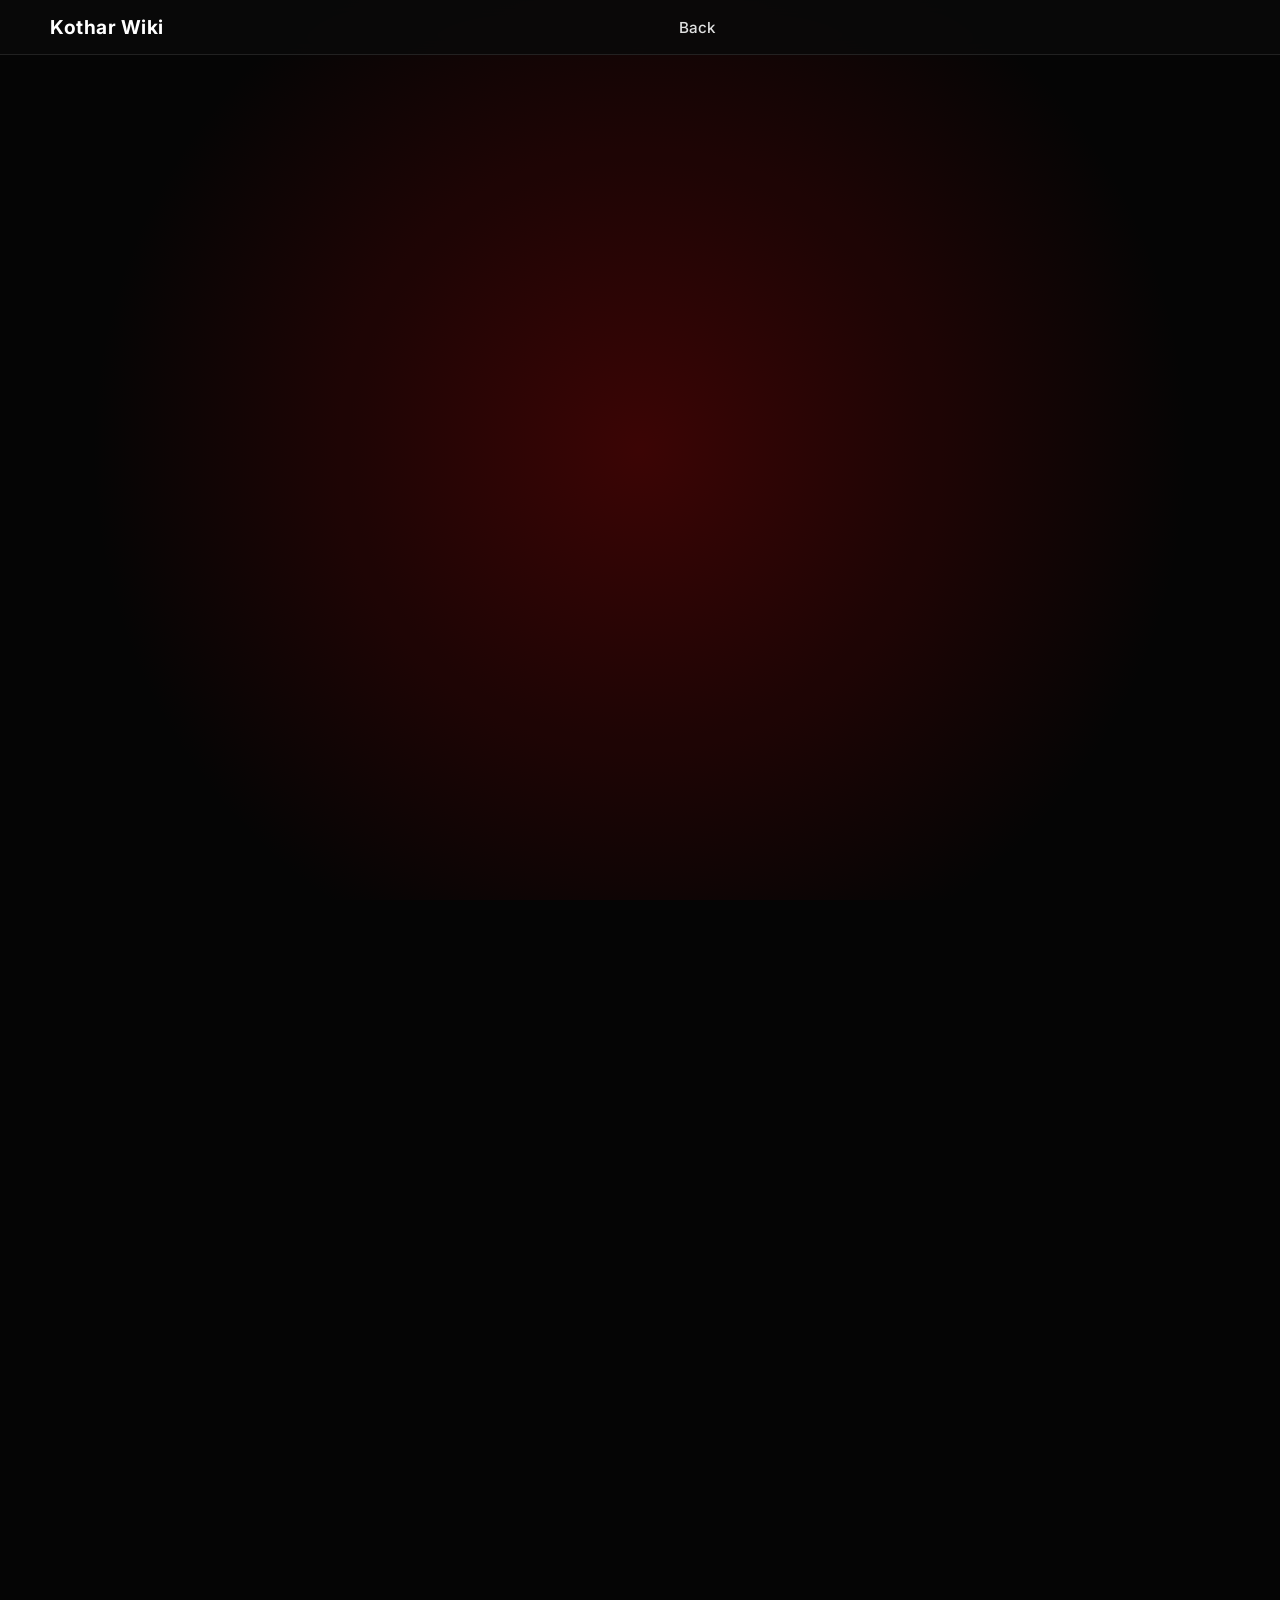
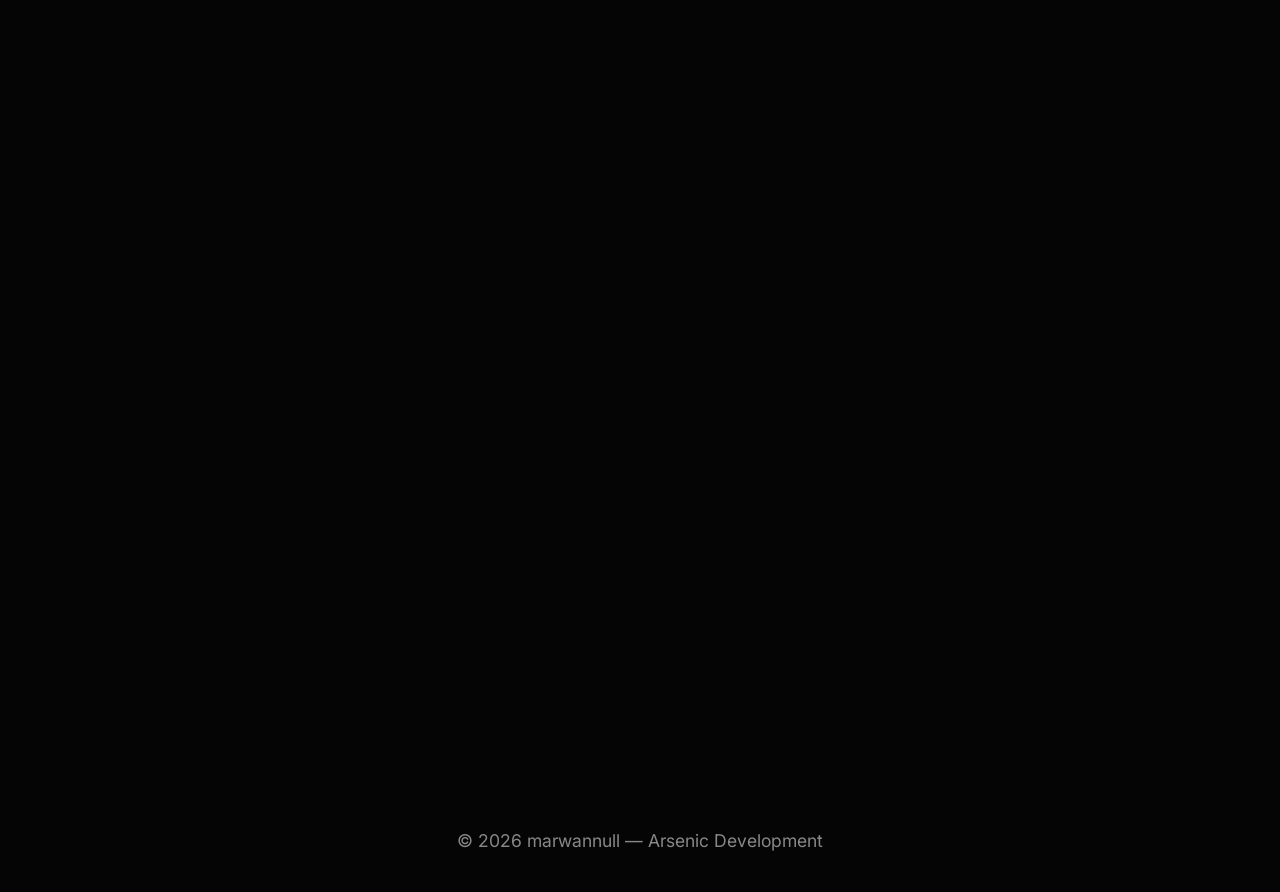
==== wiki/index.html @ 8fd4c7c6 "Add files via upload" ====
<!DOCTYPE html>
<html lang="en">
<head>
    <meta charset="UTF-8">
    <meta name="viewport" content="width=device-width, initial-scale=1.0">
    <title>Kothar Wiki</title>
    <link rel="stylesheet" href="../style.css">
</head>
<body>
    <div class="content">
        <header>
            <div class="logo">Kothar Wiki</div>
            <nav>
                <ul>
                    <li><a href="../index.html#projects">Back</a></li>
                </ul>
            </nav>
            <div class="header-controls">
                <button id="theme-toggle" aria-label="Toggle theme">
                    <i class="fas fa-adjust"></i>
                </button>
            </div>
        </header>

        <section class="section fade-in" style="padding-top: 140px;">
            <h2>Kothar Wiki</h2>
            <div class="projects-layout" style="grid-template-columns: 280px 1fr; max-width: 1200px; margin: 0 auto;">
                <aside class="projects-right" style="order: 0;">
                    <div class="docs-panel" style="position: sticky; top: 120px;">
                        <h3>Index</h3>
                        <div class="docs-group">
                            <a class="docs-link" href="#home">Home</a>
                            <a class="docs-link" href="#commands">Commands</a>
                            <a class="docs-link" href="#permissions">Permissions</a>
                            <a class="docs-link" href="#configuration">Configuration</a>
                            <a class="docs-link" href="#koth-setup">KOTH Setup</a>
                            <a class="docs-link" href="#koth-files-koths-folder">KOTH Files (koths folder)</a>
                            <a class="docs-link" href="#economy-xp--coins">Economy (XP & Coins)</a>
                            <a class="docs-link" href="#ranks">Ranks</a>
                            <a class="docs-link" href="#shop">Shop</a>
                            <a class="docs-link" href="#leaderboards">Leaderboards</a>
                            <a class="docs-link" href="#displays-bossbarscoreboardhologramwaypoints">Displays</a>
                            <a class="docs-link" href="#discord-webhook">Discord Webhook</a>
                            <a class="docs-link" href="#update-system">Update System</a>
                            <a class="docs-link" href="#placeholders">Placeholders</a>
                            <a class="docs-link" href="#troubleshooting">Troubleshooting</a>
                            <a class="docs-link" href="#developer-api">Developer API</a>
                        </div>
                    </div>
                </aside>

                <div class="projects-left" style="text-align: left;">
                    <div class="docs-panel" style="position: static;">
                        <h1 id="home">Home</h1>
                        <h1>Kothar</h1>
                        <p>Kothar is a <strong>King of the Hill (KOTH)</strong> plugin with:</p>
                        <ul>
                            <li>Multiple capture modes (including <strong>OVERLOAD</strong> multi-zone mode).</li>
                            <li>Built-in <strong>XP + Coins</strong> economy (database-backed).</li>
                            <li><strong>Ranks</strong> progression system based on XP.</li>
                            <li>Leaderboards (<code>/kothar top</code>).</li>
                            <li>BossBar / Scoreboard / Hologram displays.</li>
                            <li>Shop GUI (<code>/kothar shop</code>) driven by configuration.</li>
                            <li>Discord webhook notifications.</li>
                            <li>Update checking/downloading from GitHub releases.</li>
                        </ul>

                        <hr>

                        <h2>Requirements</h2>
                        <ul>
                            <li><strong>Server</strong>: Spigot/Paper (recommended)</li>
                            <li><strong>Dependency</strong>:
                                <ul>
                                    <li><code>Apollo-Bukkit</code> (<strong>required</strong>, hard-depend)</li>
                                </ul>
                            </li>
                        </ul>

                        <h2>Optional Integrations (softdepend)</h2>
                        <ul>
                            <li>PlaceholderAPI</li>
                            <li>Vault</li>
                            <li>ProtocolLib</li>
                            <li>packetevents</li>
                            <li>TAB</li>
                            <li>Multiple team/clan plugins (ClansX, SimpleClans, UltimateClans, BetterTeams, Factions, etc.)</li>
                        </ul>

                        <hr>

                        <h2>Quick Start</h2>
                        <ol>
                            <li>Install <code>Apollo-Bukkit</code>.</li>
                            <li>Put <code>Kothar-&lt;version&gt;.jar</code> into <code>plugins/</code>.</li>
                            <li>Start the server.</li>
                            <li>Configure:
                                <ul>
                                    <li><code>plugins/Kothar/config.yml</code></li>
                                    <li><code>plugins/Kothar/database.yml</code></li>
                                </ul>
                            </li>
                            <li>Reload:
                                <ul>
                                    <li><code>/kothar reload</code></li>
                                </ul>
                            </li>
                        </ol>

                        <hr>

                        <h2>First KOTH Setup (Classic)</h2>
                        <ol>
                            <li>Create the KOTH:
                                <ul>
                                    <li><code>/kothar create &lt;name&gt;</code></li>
                                </ul>
                            </li>
                            <li>Select and save zone:
                                <ul>
                                    <li><code>/kothar select &lt;name&gt;</code></li>
                                    <li>Use the wand to select <code>pos1</code> and <code>pos2</code></li>
                                    <li>Run <code>/kothar select &lt;name&gt;</code> again to <strong>save and exit</strong></li>
                                </ul>
                            </li>
                            <li>Start:
                                <ul>
                                    <li><code>/kothar start &lt;name&gt;</code></li>
                                </ul>
                            </li>
                        </ol>

                        <h2>OVERLOAD Setup (4 Zones)</h2>
                        <ol>
                            <li>Ensure KOTH is configured to OVERLOAD (via GUI/editor).</li>
                            <li>Enter overload edit mode:
                                <ul>
                                    <li><code>/kothar select &lt;name&gt;</code></li>
                                    <li>This will instruct you about 4 zones.</li>
                                </ul>
                            </li>
                            <li>Select region and set each color:
                                <ul>
                                    <li><code>/kothar setzone &lt;name&gt; RED</code></li>
                                    <li><code>/kothar setzone &lt;name&gt; BLUE</code></li>
                                    <li><code>/kothar setzone &lt;name&gt; GREEN</code></li>
                                    <li><code>/kothar setzone &lt;name&gt; YELLOW</code></li>
                                </ul>
                            </li>
                        </ol>

                        <hr>

                        <h1 id="commands">Commands</h1>

                        <h2>Main command</h2>
                        <ul>
                            <li><code>/kothar &lt;subcommand&gt;</code></li>
                        </ul>

                        <h2>Player Commands</h2>
                        <ul>
                            <li><strong>help</strong>
                                <ul>
                                    <li><code>/kothar help</code></li>
                                </ul>
                            </li>
                            <li><strong>list</strong>
                                <ul>
                                    <li><code>/kothar list</code></li>
                                </ul>
                            </li>
                            <li><strong>info</strong>
                                <ul>
                                    <li><code>/kothar info &lt;name&gt;</code></li>
                                </ul>
                            </li>
                            <li><strong>top</strong>
                                <ul>
                                    <li><code>/kothar top [wins|captures|coins|xp]</code></li>
                                </ul>
                            </li>
                            <li><strong>shop</strong>
                                <ul>
                                    <li><code>/kothar shop</code></li>
                                </ul>
                            </li>
                            <li><strong>rank</strong>
                                <ul>
                                    <li><code>/kothar rank</code></li>
                                </ul>
                            </li>
                            <li><strong>balance</strong>
                                <ul>
                                    <li><code>/kothar balance</code></li>
                                </ul>
                            </li>
                            <li><strong>pay</strong>
                                <ul>
                                    <li><code>/kothar pay &lt;player&gt; &lt;amount&gt;</code></li>
                                </ul>
                            </li>
                            <li><strong>playtime</strong>
                                <ul>
                                    <li><code>/kothar playtime [player]</code> (Anti-Randy)</li>
                                </ul>
                            </li>
                        </ul>

                        <h2>Admin Commands</h2>
                        <ul>
                            <li><strong>create</strong>
                                <ul>
                                    <li><code>/kothar create &lt;name&gt;</code></li>
                                </ul>
                            </li>
                            <li><strong>delete</strong>
                                <ul>
                                    <li><code>/kothar delete &lt;name&gt;</code></li>
                                </ul>
                            </li>
                            <li><strong>start</strong>
                                <ul>
                                    <li><code>/kothar start &lt;name&gt;</code></li>
                                </ul>
                            </li>
                            <li><strong>stop</strong>
                                <ul>
                                    <li><code>/kothar stop &lt;name&gt;</code></li>
                                </ul>
                            </li>
                            <li><strong>select</strong>
                                <ul>
                                    <li><code>/kothar select &lt;name&gt;</code></li>
                                </ul>
                                <p>Classic: select pos1/pos2 and re-run to save.</p>
                                <p>Overload: enters overload instructions.</p>
                            </li>
                            <li><strong>setzone</strong>
                                <ul>
                                    <li><code>/kothar setzone &lt;name&gt; &lt;RED|BLUE|GREEN|YELLOW&gt;</code></li>
                                </ul>
                            </li>
                            <li><strong>reload</strong>
                                <ul>
                                    <li><code>/kothar reload</code></li>
                                </ul>
                            </li>
                            <li><strong>update</strong>
                                <ul>
                                    <li><code>/kothar update</code></li>
                                </ul>
                            </li>
                            <li><strong>coins</strong>
                                <ul>
                                    <li><code>/kothar coins &lt;give|take|set&gt; &lt;player&gt; &lt;amount&gt;</code></li>
                                </ul>
                            </li>
                        </ul>

                        <hr>

                        <h1 id="permissions">Permissions</h1>
                        <h2>Admin</h2>
                        <ul>
                            <li><code>kothar.admin</code></li>
                        </ul>
                        <p>Grants:</p>
                        <ul>
                            <li><code>kothar.admin.create</code></li>
                            <li><code>kothar.admin.delete</code></li>
                            <li><code>kothar.admin.start</code></li>
                            <li><code>kothar.admin.stop</code></li>
                            <li><code>kothar.admin.select</code></li>
                            <li><code>kothar.admin.reload</code></li>
                            <li><code>kothar.admin.gui</code></li>
                            <li><code>kothar.admin.list</code></li>
                            <li><code>kothar.admin.setzone</code></li>
                        </ul>
                        <p>Additional admin perms:</p>
                        <ul>
                            <li><code>kothar.admin.update</code></li>
                            <li><code>kothar.admin.coins</code></li>
                        </ul>

                        <h2>Player</h2>
                        <ul>
                            <li><code>kothar.top</code></li>
                            <li><code>kothar.info</code></li>
                            <li><code>kothar.command.shop</code></li>
                            <li><code>kothar.command.rank</code></li>
                            <li><code>kothar.command.balance</code></li>
                            <li><code>kothar.command.pay</code></li>
                        </ul>

                        <h2>Anti-Randy bypass</h2>
                        <ul>
                            <li><code>kothar.bypass.antirandys</code></li>
                        </ul>

                        <hr>

                        <h1 id="configuration">Configuration</h1>
                        <p>Kothar configuration files live in:</p>
                        <ul>
                            <li><code>plugins/Kothar/config.yml</code></li>
                            <li><code>plugins/Kothar/database.yml</code></li>
                            <li><code>plugins/Kothar/ranks.yml</code></li>
                            <li><code>plugins/Kothar/shops.yml</code></li>
                            <li><code>plugins/Kothar/webhook.yml</code></li>
                            <li><code>plugins/Kothar/langs/messages_&lt;lang&gt;.yml</code></li>
                        </ul>

                        <hr>

                        <h1 id="koth-setup">KOTH Setup</h1>
                        <h2>Classic KOTH</h2>
                        <ol>
                            <li><code>/kothar create &lt;name&gt;</code></li>
                            <li><code>/kothar select &lt;name&gt;</code></li>
                            <li>Select pos1/pos2 with the wand</li>
                            <li><code>/kothar select &lt;name&gt;</code> again to save</li>
                            <li><code>/kothar start &lt;name&gt;</code></li>
                        </ol>
                        <h2>OVERLOAD KOTH</h2>
                        <p>Requires 4 zones: RED, BLUE, GREEN, YELLOW</p>
                        <ol>
                            <li>Put the KOTH into OVERLOAD mode (GUI/editor).</li>
                            <li><code>/kothar select &lt;name&gt;</code> (shows instructions)</li>
                            <li>Select a region and apply:
                                <ul>
                                    <li><code>/kothar setzone &lt;name&gt; RED</code></li>
                                    <li><code>/kothar setzone &lt;name&gt; BLUE</code></li>
                                    <li><code>/kothar setzone &lt;name&gt; GREEN</code></li>
                                    <li><code>/kothar setzone &lt;name&gt; YELLOW</code></li>
                                </ul>
                            </li>
                        </ol>

                        <hr>

                        <h1 id="koth-files-koths-folder">KOTH Files (koths folder)</h1>
                        <p>Kothar stores each arena as a YAML file inside:</p>
                        <ul>
                            <li><code>plugins/Kothar/koths/</code></li>
                        </ul>
                        <p>Each file is named:</p>
                        <ul>
                            <li><code>&lt;kothName&gt;.yml</code></li>
                        </ul>
                        <p>After editing a file, run:</p>
                        <ul>
                            <li><code>/kothar reload</code></li>
                        </ul>

                        <hr>

                        <h1 id="economy-xp--coins">Economy (XP &amp; Coins)</h1>
                        <p>Kothar includes a built-in economy:</p>
                        <ul>
                            <li><strong>XP</strong> (used for ranks)</li>
                            <li><strong>Coins</strong> (used for shop &amp; player trading)</li>
                        </ul>
                        <h2>Rewards</h2>
                        <p>Configured in <code>config.yml</code>:</p>
                        <ul>
                            <li>Kill rewards</li>
                            <li>Win rewards</li>
                            <li>Capture tick rewards</li>
                            <li>Death penalties</li>
                        </ul>
                        <h2>Player trading</h2>
                        <ul>
                            <li><code>/kothar pay &lt;player&gt; &lt;amount&gt;</code></li>
                        </ul>

                        <hr>

                        <h1 id="ranks">Ranks</h1>
                        <p>Ranks are defined in <code>ranks.yml</code>. Players progress based on XP.</p>
                        <h2>Commands</h2>
                        <ul>
                            <li><code>/kothar rank</code></li>
                        </ul>
                        <h2>Rank rewards</h2>
                        <p>Use <code>rewards</code> commands in <code>ranks.yml</code>. Use <code>{player}</code> placeholder.</p>

                        <hr>

                        <h1 id="shop">Shop</h1>
                        <p>Kothar includes a GUI shop driven by <code>shops.yml</code>.</p>
                        <h2>Command</h2>
                        <ul>
                            <li><code>/kothar shop</code></li>
                        </ul>
                        <h2>Currency</h2>
                        <p>Uses <code>coin-name</code> from <code>config.yml</code>.</p>
                        <h2>Notes</h2>
                        <ul>
                            <li>Shop items execute console commands from <code>shops.yml</code>.</li>
                            <li>Make sure your commands are valid for your server version and plugins.</li>
                        </ul>

                        <hr>

                        <h1 id="leaderboards">Leaderboards</h1>
                        <h2>Command</h2>
                        <ul>
                            <li><code>/kothar top [wins|captures|coins|xp]</code></li>
                        </ul>

                        <hr>

                        <h1 id="displays-bossbarscoreboardhologramwaypoints">Displays (BossBar/Scoreboard/Hologram/Waypoints)</h1>
                        <h2>BossBar</h2>
                        <p>Configured in <code>config.yml</code> under <code>display.bossbar</code>.</p>
                        <p>Supports placeholders:</p>
                        <ul>
                            <li><code>{koth}</code>, <code>{capturer}</code>, <code>{time}</code>, <code>{location}</code>, <code>{progress}</code></li>
                        </ul>
                        <h2>Scoreboard</h2>
                        <p>Configured in <code>config.yml</code> under <code>display.scoreboard</code>.</p>
                        <p>Two line sets:</p>
                        <ul>
                            <li><code>lines-active</code></li>
                            <li><code>lines-overload</code></li>
                        </ul>
                        <h2>Hologram</h2>
                        <p>Configured in <code>config.yml</code> under <code>display.hologram</code>.</p>
                        <h2>Waypoints</h2>
                        <p>Configured in <code>config.yml</code> under <code>display.waypoints</code>.</p>

                        <hr>

                        <h1 id="discord-webhook">Discord Webhook</h1>
                        <p>Configure <code>webhook.yml</code>.</p>
                        <h2>Features</h2>
                        <ul>
                            <li>Event embeds</li>
                            <li>Optional leaderboard posting</li>
                            <li>Rate limiting</li>
                        </ul>
                        <p>Common placeholders:</p>
                        <ul>
                            <li><code>{koth}</code></li>
                            <li><code>{location}</code></li>
                            <li><code>{time}</code></li>
                            <li><code>{winner}</code></li>
                            <li><code>{points}</code></li>
                            <li><code>{mode}</code></li>
                            <li><code>{duration}</code></li>
                            <li><code>{progress}</code></li>
                        </ul>

                        <hr>

                        <h1 id="update-system">Update System</h1>
                        <h2>Command</h2>
                        <ul>
                            <li><code>/kothar update</code></li>
                        </ul>
                        <p>Downloads the latest <code>.jar</code> from GitHub Releases.</p>
                        <h2>GitHub API Authentication (optional)</h2>
                        <p>If your repository is private or you hit API limitations, set an env var:</p>
                        <ul>
                            <li><code>GITHUB_TOKEN</code></li>
                        </ul>
                        <p>Then restart the server and retry <code>/kothar update</code>.</p>

                        <hr>

                        <h1 id="placeholders">Placeholders</h1>
                        <p>Common placeholders:</p>
                        <ul>
                            <li><code>{player}</code></li>
                            <li><code>{koth}</code></li>
                            <li><code>{time}</code></li>
                            <li><code>{location}</code> -&gt; formatted <code>X, Z</code></li>
                            <li><code>{capturer}</code></li>
                            <li><code>{winner}</code></li>
                            <li><code>{progress}</code></li>
                            <li><code>{points}</code></li>
                            <li><code>{team}</code></li>
                        </ul>

                        <hr>

                        <h1 id="troubleshooting">Troubleshooting</h1>
                        <h2>“This command can only be executed by a player”</h2>
                        <p>You ran a player-only command from console. Use in-game.</p>
                        <h2>“Not enough players online…”</h2>
                        <p>Your KOTH has <code>min-players</code> &gt; online players.</p>
                        <h2>“KOTH is not properly configured”</h2>
                        <p>You must configure the zone/spawn/settings via GUI or selection.</p>
                        <h2>Shop purchases do nothing</h2>
                        <ul>
                            <li>Check console for command errors from <code>shops.yml</code>.</li>
                            <li>Validate material names and command syntax.</li>
                        </ul>
                        <h2>Update command returns 404 / fails</h2>
                        <ul>
                            <li>Verify repo settings and that a release exists.</li>
                            <li>If private repo: set <code>GITHUB_TOKEN</code>.</li>
                        </ul>
                        <h2>Coins command fails for offline players</h2>
                        <p>If you run an offline-mode server, UUID resolution may differ from Mojang UUIDs.</p>

                        <hr>

                        <h1 id="developer-api">Developer API</h1>
                        <p>Kothar exposes an API and events.</p>
                        <h2>Events</h2>
                        <ul>
                            <li><code>KotharStartEvent</code></li>
                            <li><code>KotharEndEvent</code></li>
                            <li><code>KotharStopEvent</code></li>
                            <li><code>KotharCaptureEvent</code></li>
                            <li><code>KotharWinEvent</code></li>
                        </ul>
                        <h2>Main access</h2>
                        <ul>
                            <li><code>Kothar.getAPI()</code> (if available)</li>
                            <li><code>Kothar.getInstance()</code></li>
                        </ul>
                        <h2>Listening to Events</h2>
                        <p>Subscribe using Bukkit listeners to react when KOTH starts/ends/wins.</p>
                    </div>
                </div>
            </div>
        </section>

        <footer>
            <p>© 2026 marwannull — Arsenic Development</p>
        </footer>
    </div>

    <script src="../script.js"></script>
</body>
</html>
---- style.css ----
@import url('https://fonts.googleapis.com/css2?family=Inter:wght@400;500;600;700&display=swap');

* {
    margin: 0;
    padding: 0;
    box-sizing: border-box;
    -webkit-font-smoothing: antialiased;
    -moz-osx-font-smoothing: grayscale;
}

:root {
    --bg-color: #050505;
    --text-color: #e0e0e0;
    --heading-color: #ffffff;
    --accent-color: #ff3333;
    --card-bg: rgba(20, 20, 25, 0.4);
    --card-border: rgba(255, 255, 255, 0.08);
    --nav-bg: rgba(10, 10, 10, 0.85);
    --separator-color: rgba(255, 255, 255, 0.1);
}

.light-mode {
    --bg-color: #f5f5f5;
    --text-color: #333333;
    --heading-color: #000000;
    --accent-color: #d32f2f;
    --card-bg: rgba(255, 255, 255, 0.8);
    --card-border: rgba(0, 0, 0, 0.1);
    --nav-bg: rgba(255, 255, 255, 0.9);
    --separator-color: rgba(0, 0, 0, 0.1);
}

html {
    scroll-behavior: smooth;
}

body {
    font-family: 'Inter', sans-serif;
    background-color: var(--bg-color);
    color: var(--text-color);
    overflow-x: hidden;
    position: relative;
    min-height: 100vh;
    transition: background-color 0.3s, color 0.3s;
}

body::before {
    content: "";
    position: fixed;
    top: 50%;
    left: 50%;
    transform: translate(-50%, -50%);
    width: 100vw;
    height: 100vh;
    background: radial-gradient(circle, rgba(139, 0, 0, 0.4) 0%, rgba(0, 0, 0, 0) 70%);
    z-index: -1;
    pointer-events: none;
    animation: heartbeat 3s infinite ease-in-out;
    mix-blend-mode: screen; 
}

.light-mode body::before {
    background: radial-gradient(circle, rgba(255, 0, 0, 0.15) 0%, rgba(255, 255, 255, 0) 70%);
    mix-blend-mode: multiply;
}

@keyframes heartbeat {
    0% { opacity: 0.5; transform: translate(-50%, -50%) scale(0.95); }
    50% { opacity: 0.7; transform: translate(-50%, -50%) scale(1.05); }
    100% { opacity: 0.5; transform: translate(-50%, -50%) scale(0.95); }
}

header {
    padding: 15px 50px;
    display: flex;
    justify-content: space-between;
    align-items: center;
    background: var(--nav-bg);
    backdrop-filter: blur(10px);
    -webkit-backdrop-filter: blur(10px);
    position: fixed;
    width: 100%;
    top: 0;
    z-index: 1000;
    border-bottom: 1px solid var(--separator-color);
}

.logo {
    font-size: 1.2rem;
    font-weight: 700;
    color: var(--heading-color);
    letter-spacing: 0.5px;
}

nav ul {
    list-style: none;
    display: flex;
    gap: 25px;
}

nav a {
    text-decoration: none;
    color: var(--text-color);
    font-weight: 500;
    font-size: 0.95rem;
    transition: color 0.3s;
    display: flex;
    align-items: center;
    gap: 8px;
}

nav a i {
    font-size: 1rem;
    color: var(--text-color);
}

nav a:hover, nav a:hover i {
    color: var(--accent-color);
}

.header-controls {
    display: flex;
    align-items: center;
    gap: 20px;
}

.language-switch {
    font-size: 0.9rem;
    font-weight: 600;
    cursor: pointer;
    display: flex;
    align-items: center;
    gap: 5px;
}

.lang-option {
    color: #888;
    transition: color 0.3s;
}

.lang-option.active {
    color: var(--heading-color);
}

.lang-option:hover {
    color: var(--heading-color);
}

.separator {
    color: #888;
}

#theme-toggle {
    background: none;
    border: none;
    color: var(--text-color);
    cursor: pointer;
    font-size: 1.1rem;
    transition: color 0.3s;
}

#theme-toggle:hover {
    color: var(--accent-color);
}

.hero {
    min-height: 100vh;
    display: flex;
    flex-direction: column;
    justify-content: center;
    align-items: center;
    text-align: center;
    padding: 0 20px;
    position: relative;
}

.avatar {
    width: 120px;
    height: 120px;
    border-radius: 50%;
    border: 3px solid var(--accent-color);
    margin-bottom: 25px;
    object-fit: cover;
    box-shadow: 0 0 20px rgba(255, 51, 51, 0.3);
}

h1 {
    font-size: 3.5rem;
    font-weight: 700;
    margin-bottom: 15px;
    color: var(--heading-color);
    letter-spacing: -1px;
}

.highlight {
    color: var(--accent-color);
}

p {
    font-size: 1.1rem;
    color: var(--text-color);
    max-width: 600px;
    line-height: 1.6;
    margin-bottom: 30px;
}

.btn {
    display: inline-block;
    padding: 12px 30px;
    background: transparent;
    border: 2px solid var(--accent-color);
    color: var(--heading-color);
    text-decoration: none;
    font-weight: 600;
    border-radius: 8px;
    transition: all 0.3s ease;
}

.btn:hover {
    background: var(--accent-color);
    color: #fff;
    box-shadow: 0 0 15px rgba(255, 51, 51, 0.4);
}

.scroll-indicator {
    position: absolute;
    bottom: 40px;
    left: 50%;
    transform: translateX(-50%);
    display: flex;
    flex-direction: column;
    align-items: center;
    opacity: 0.7;
}

.mouse {
    width: 26px;
    height: 40px;
    border: 2px solid var(--text-color);
    border-radius: 20px;
    position: relative;
    margin-bottom: 10px;
}

.wheel {
    width: 4px;
    height: 8px;
    background-color: var(--text-color);
    border-radius: 2px;
    position: absolute;
    top: 6px;
    left: 50%;
    transform: translateX(-50%);
    animation: scroll 1.5s infinite;
}

@keyframes scroll {
    0% { top: 6px; opacity: 1; }
    100% { top: 20px; opacity: 0; }
}

.arrow span {
    display: block;
    width: 10px;
    height: 10px;
    border-bottom: 2px solid var(--text-color);
    border-right: 2px solid var(--text-color);
    transform: rotate(45deg);
    margin: -5px;
    animation: arrow 2s infinite;
}

.arrow span:nth-child(2) { animation-delay: -0.2s; }
.arrow span:nth-child(3) { animation-delay: -0.4s; }

@keyframes arrow {
    0% { opacity: 0; transform: rotate(45deg) translate(-5px, -5px); }
    50% { opacity: 1; }
    100% { opacity: 0; transform: rotate(45deg) translate(5px, 5px); }
}

.section {
    padding: 100px 50px;
    position: relative;
    max-width: 1200px;
    margin: 0 auto;
    display: flex;
    flex-direction: column;
    align-items: center;
    text-align: center;
}

.section::after {
    content: "";
    position: absolute;
    bottom: 0;
    left: 10%;
    right: 10%;
    height: 1px;
    background: var(--separator-color);
}

h2 {
    font-size: 2.5rem;
    font-weight: 700;
    margin-bottom: 50px;
    color: var(--heading-color);
    text-align: center;
}

.projects-layout {
    width: 100%;
    display: grid;
    grid-template-columns: 1fr 320px;
    gap: 30px;
    align-items: start;
}

.projects-left {
    width: 100%;
}

.projects-right {
    width: 100%;
}

.docs-panel {
    background: var(--card-bg);
    border: 1px solid var(--card-border);
    border-radius: 16px;
    padding: 20px;
    text-align: left;
    position: sticky;
    top: 100px;
}

.docs-panel h3 {
    margin-bottom: 10px;
    color: var(--heading-color);
    font-size: 1.2rem;
}

.docs-panel p {
    color: var(--text-color);
    margin-bottom: 15px;
}

.docs-group {
    display: flex;
    flex-direction: column;
    gap: 10px;
}

.docs-title {
    font-weight: 700;
    color: var(--heading-color);
    margin-top: 5px;
}

.docs-link {
    padding: 10px 12px;
    border-radius: 10px;
    text-decoration: none;
    color: var(--heading-color);
    background: rgba(255, 255, 255, 0.05);
    border: 1px solid rgba(255, 255, 255, 0.08);
    transition: all 0.2s ease;
}

.light-mode .docs-link {
    background: rgba(0, 0, 0, 0.05);
    border-color: rgba(0, 0, 0, 0.08);
}

.docs-link:hover {
    background: var(--accent-color);
    border-color: var(--accent-color);
    color: #fff;
}

.grid {
    display: flex;
    flex-wrap: wrap;
    justify-content: center;
    gap: 30px;
    width: 100%;
}

@media (max-width: 900px) {
    .projects-layout {
        grid-template-columns: 1fr;
    }

    .docs-panel {
        position: static;
        top: auto;
    }
}

.card {
    background: var(--card-bg);
    border: 1px solid var(--card-border);
    border-radius: 16px;
    padding: 20px;
    transition: transform 0.3s ease, border-color 0.3s ease, box-shadow 0.3s ease;
    display: flex;
    flex-direction: column;
    text-align: left;
    max-width: 400px;
    width: 100%;
}

.card:hover {
    transform: translateY(-5px);
    border-color: rgba(255, 255, 255, 0.2);
    box-shadow: 0 10px 30px rgba(0, 0, 0, 0.2);
}

.light-mode .card:hover {
    border-color: rgba(0, 0, 0, 0.2);
}

.card-icon {
    width: 50px;
    height: 50px;
    background: rgba(255, 255, 255, 0.05);
    border-radius: 12px;
    display: flex;
    align-items: center;
    justify-content: center;
    margin-bottom: 20px;
    color: var(--heading-color);
}

.light-mode .card-icon {
    background: rgba(0, 0, 0, 0.05);
}

.card h3 {
    font-size: 1.5rem;
    font-weight: 700;
    margin-bottom: 10px;
    color: var(--heading-color);
}

.card-footer-group {
    margin-top: auto;
    display: flex;
    justify-content: space-between;
    align-items: center;
    padding-top: 20px;
}

.card-actions {
    display: flex;
    gap: 10px;
    align-items: center;
}

.card-actions .btn-small {
    white-space: nowrap;
}

.card-meta {
    font-size: 0.85rem;
    color: #888;
}

.btn-small {
    padding: 8px 16px;
    background: transparent;
    border: 1px solid var(--card-border);
    color: var(--heading-color);
    text-decoration: none;
    font-size: 0.85rem;
    font-weight: 600;
    border-radius: 6px;
    transition: all 0.3s ease;
}

.btn-small:hover {
    background: var(--accent-color);
    border-color: var(--accent-color);
    color: #fff;
}

footer {
    padding: 20px;
    background: transparent;
    border-top: none;
    color: #666;
    text-align: center;
    font-size: 0.8rem;
    opacity: 0.6;
    width: 100%;
    display: flex;
    justify-content: center;
}

.modal {
    display: none;
    position: fixed;
    top: 0;
    left: 0;
    width: 100%;
    height: 100%;
    background: rgba(0, 0, 0, 0.8);
    backdrop-filter: blur(5px);
    z-index: 2000;
    align-items: center;
    justify-content: center;
    opacity: 0;
    transition: opacity 0.3s ease;
}

.modal.show {
    opacity: 1;
}

.modal-content {
    background: #151515;
    border: 1px solid #333;
    border-radius: 12px;
    padding: 30px;
    width: 90%;
    max-width: 400px;
    position: relative;
    text-align: center;
    transform: translateY(20px);
    transition: transform 0.3s ease;
}

.light-mode .modal-content {
    background: #fff;
    border-color: #eee;
}

.modal.show .modal-content {
    transform: translateY(0);
}

.close-modal {
    position: absolute;
    top: 15px;
    right: 15px;
    font-size: 1.5rem;
    cursor: pointer;
    color: #888;
    transition: color 0.2s;
}

.close-modal:hover {
    color: var(--accent-color);
}

.modal h3 {
    margin-bottom: 10px;
    color: var(--heading-color);
}

.modal p {
    margin-bottom: 25px;
    color: var(--text-color);
}

.modal-buttons {
    display: flex;
    flex-direction: column;
    gap: 15px;
}

.platform-btn {
    display: flex;
    align-items: center;
    justify-content: center;
    gap: 10px;
    padding: 12px;
    background: rgba(255, 255, 255, 0.05);
    border: 1px solid rgba(255, 255, 255, 0.1);
    color: var(--heading-color);
    text-decoration: none;
    border-radius: 8px;
    font-weight: 600;
    transition: all 0.2s;
    width: 100%;
}

.platform-icon {
    width: 24px;
    height: 24px;
    min-width: 24px;
    min-height: 24px;
    object-fit: contain;
    margin-top: -2px;
}

.light-mode .platform-btn {
    background: rgba(0, 0, 0, 0.05);
    border-color: rgba(0, 0, 0, 0.1);
}

.platform-btn:hover {
    background: var(--accent-color);
    border-color: var(--accent-color);
    color: #fff;
    transform: translateY(-2px);
}

.fade-in {
    opacity: 0;
    transform: translateY(20px);
    transition: opacity 0.6s ease-out, transform 0.6s ease-out;
}

.fade-in.visible {
    opacity: 1;
    transform: translateY(0);
}

.scroll-animate {
    opacity: 0;
    transform: translateY(30px);
    transition: opacity 0.6s ease-out, transform 0.6s ease-out;
}

.scroll-animate.visible {
    opacity: 1;
    transform: translateY(0);
}

@media (max-width: 768px) {
    h1 { font-size: 2.5rem; }
    header { padding: 15px 20px; flex-direction: column; gap: 15px; }
    nav ul { gap: 15px; font-size: 0.9rem; flex-wrap: wrap; justify-content: center; }
    .section { padding: 60px 20px; }
}
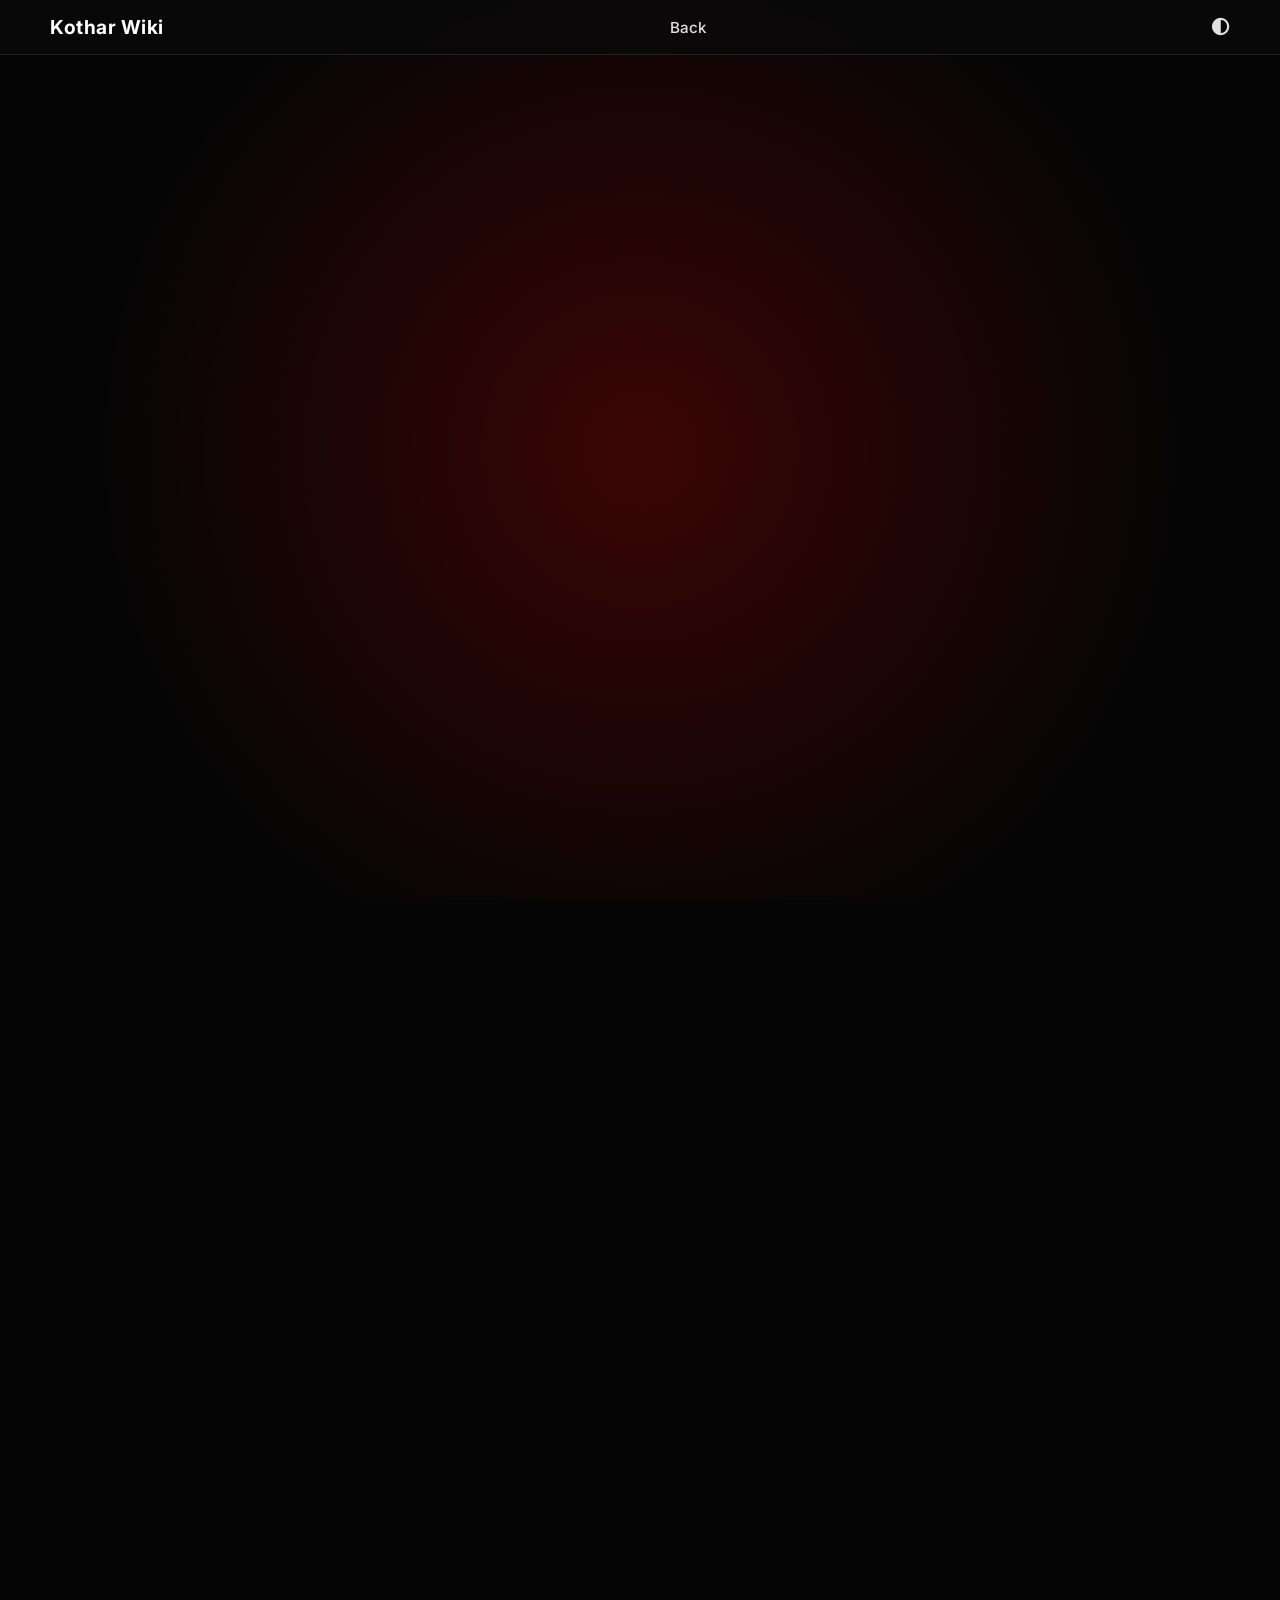
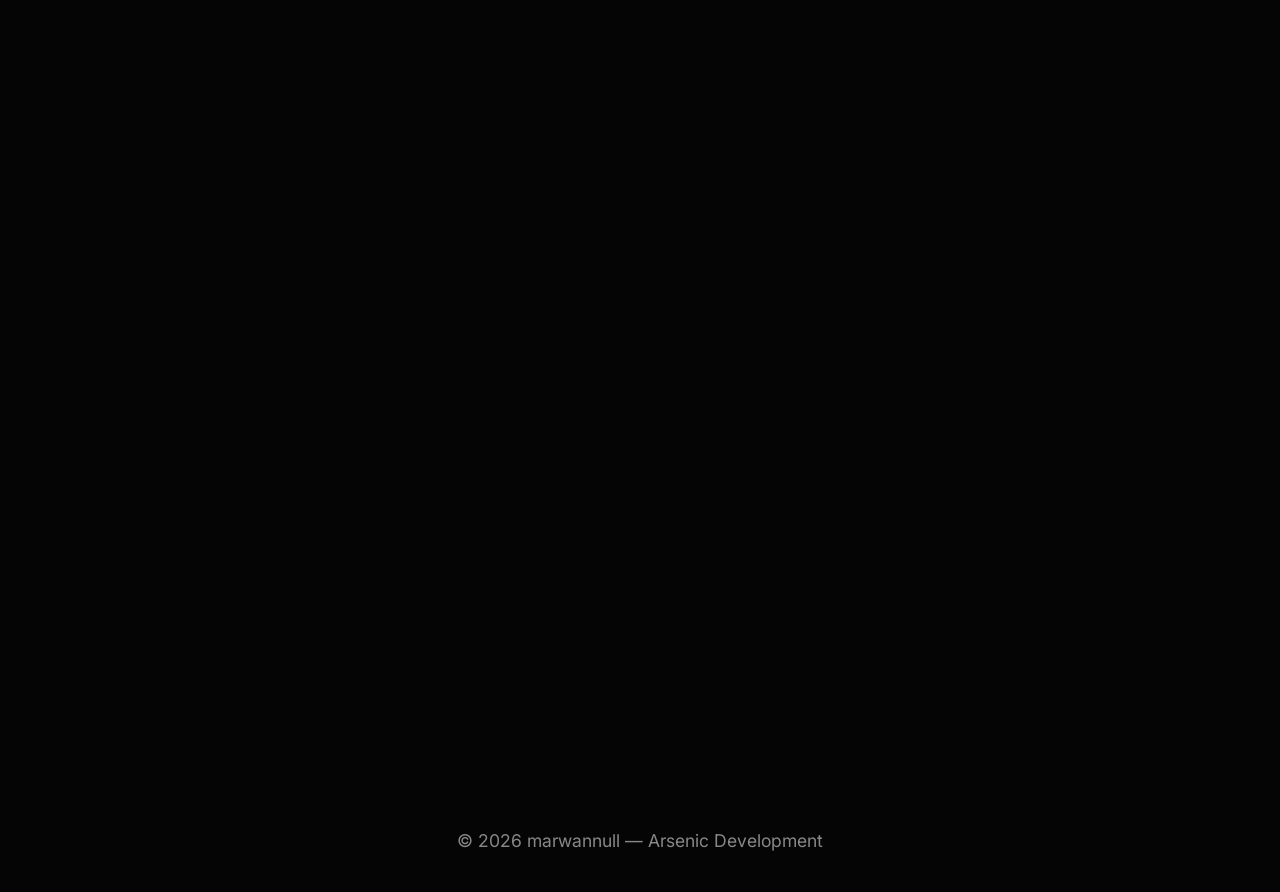
==== commit 89566ea5: "Update index.html" ====
--- a/wiki/index.html
+++ b/wiki/index.html
@@ -5,6 +5,7 @@
     <meta name="viewport" content="width=device-width, initial-scale=1.0">
     <title>Kothar Wiki</title>
     <link rel="stylesheet" href="../style.css">
+    <link rel="stylesheet" href="https://cdnjs.cloudflare.com/ajax/libs/font-awesome/6.4.0/css/all.min.css">
 </head>
 <body>
     <div class="content">
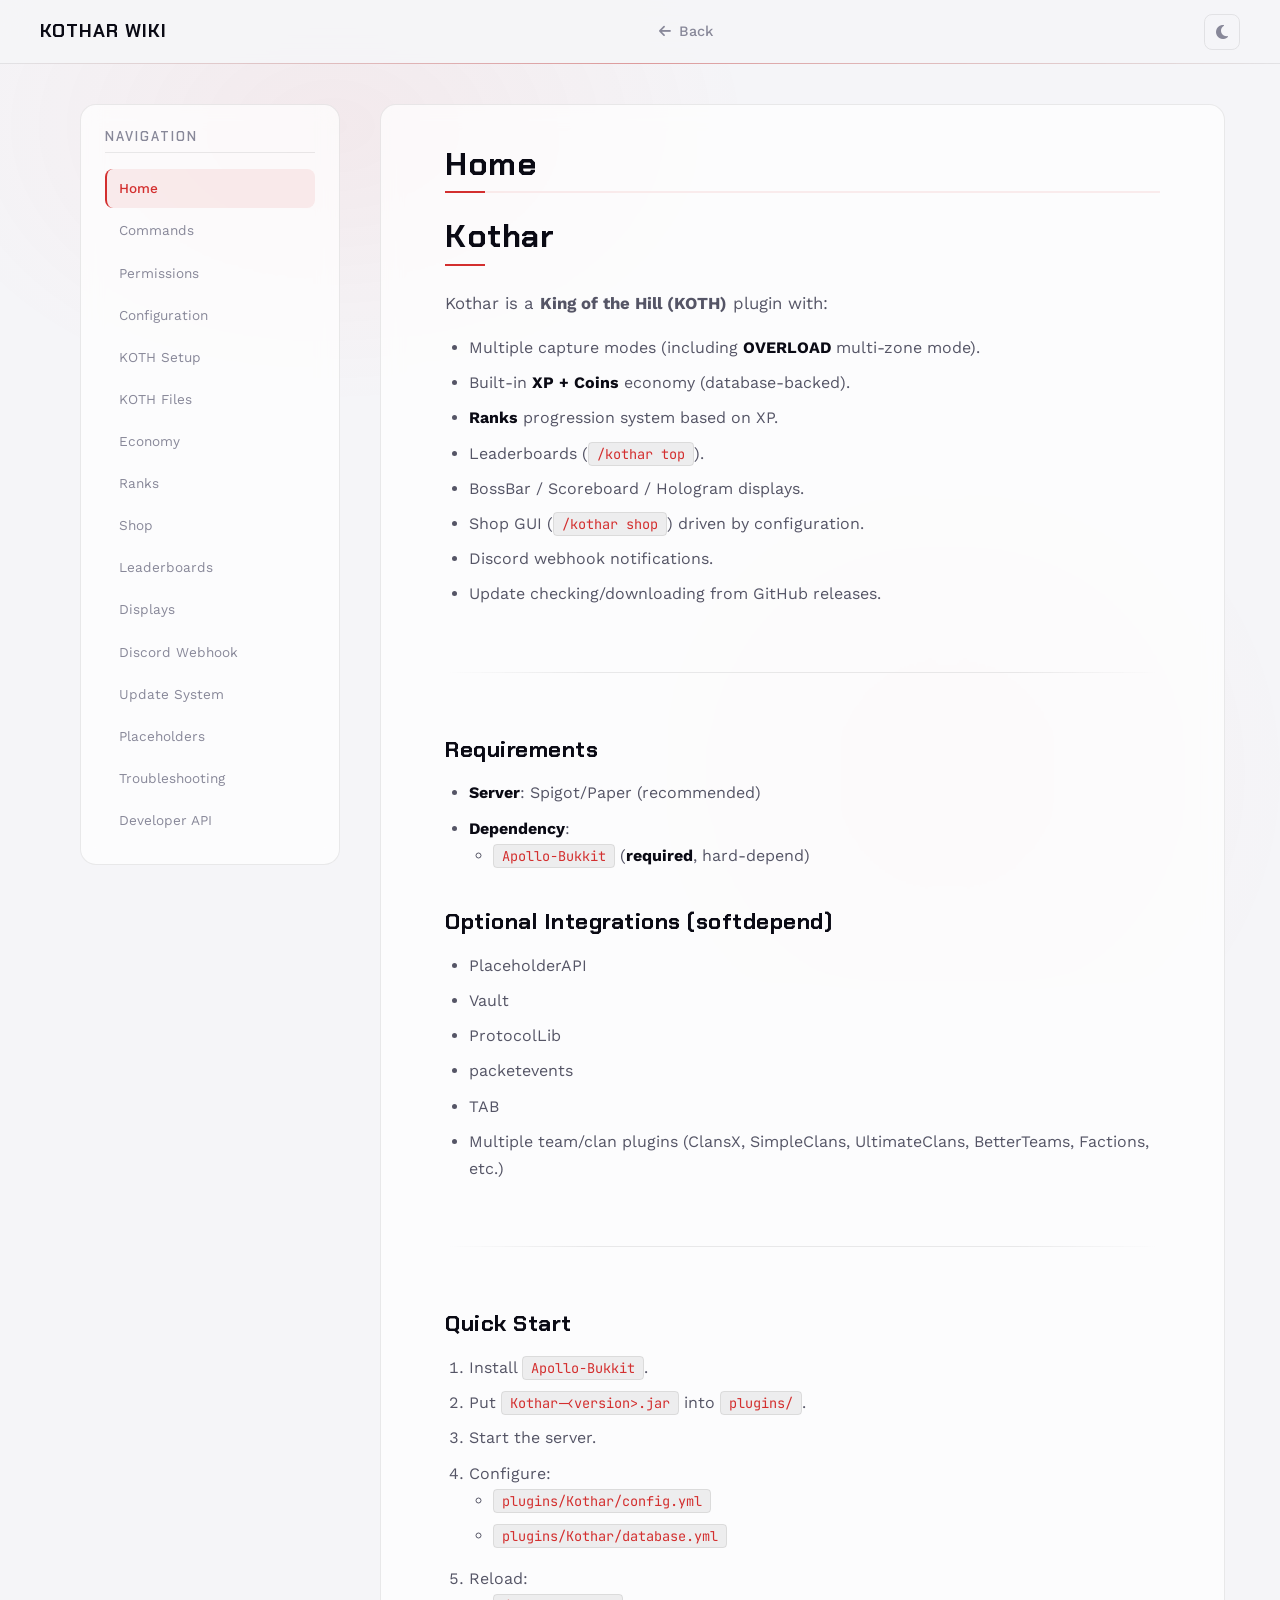
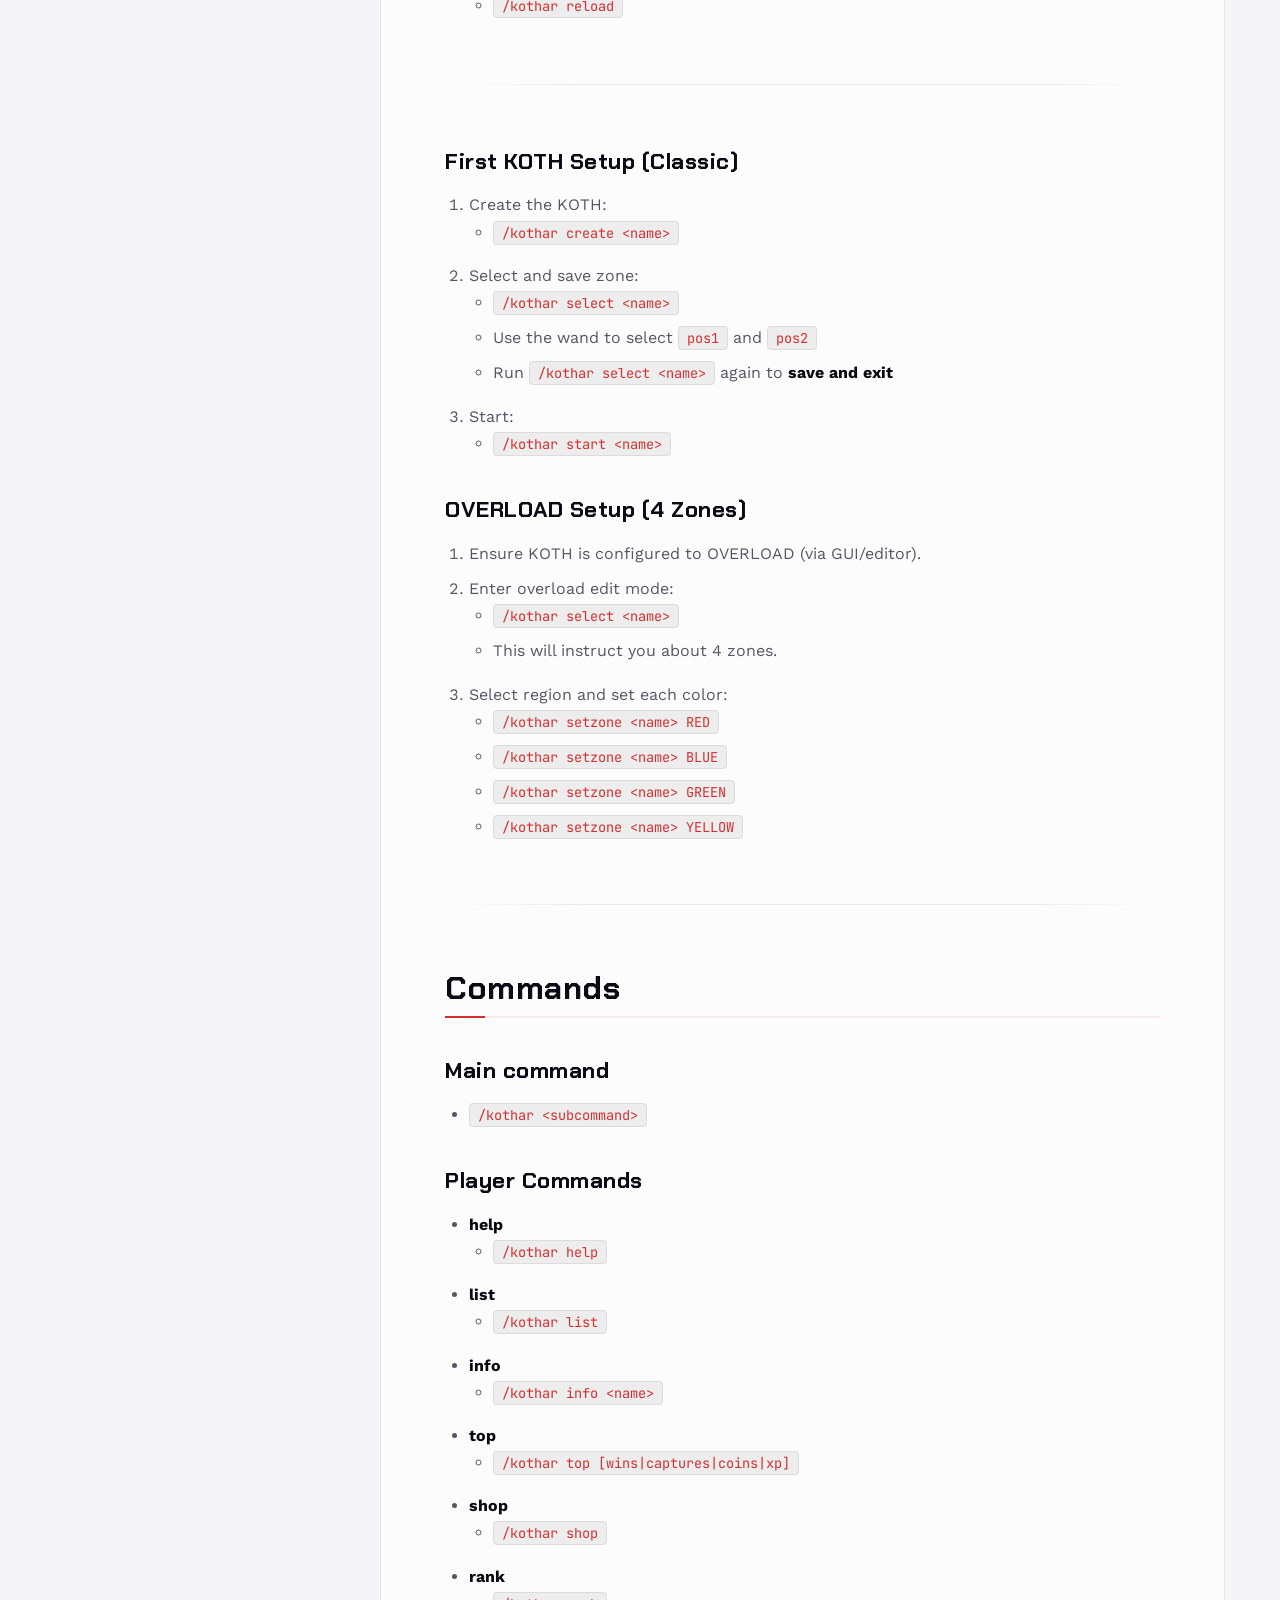
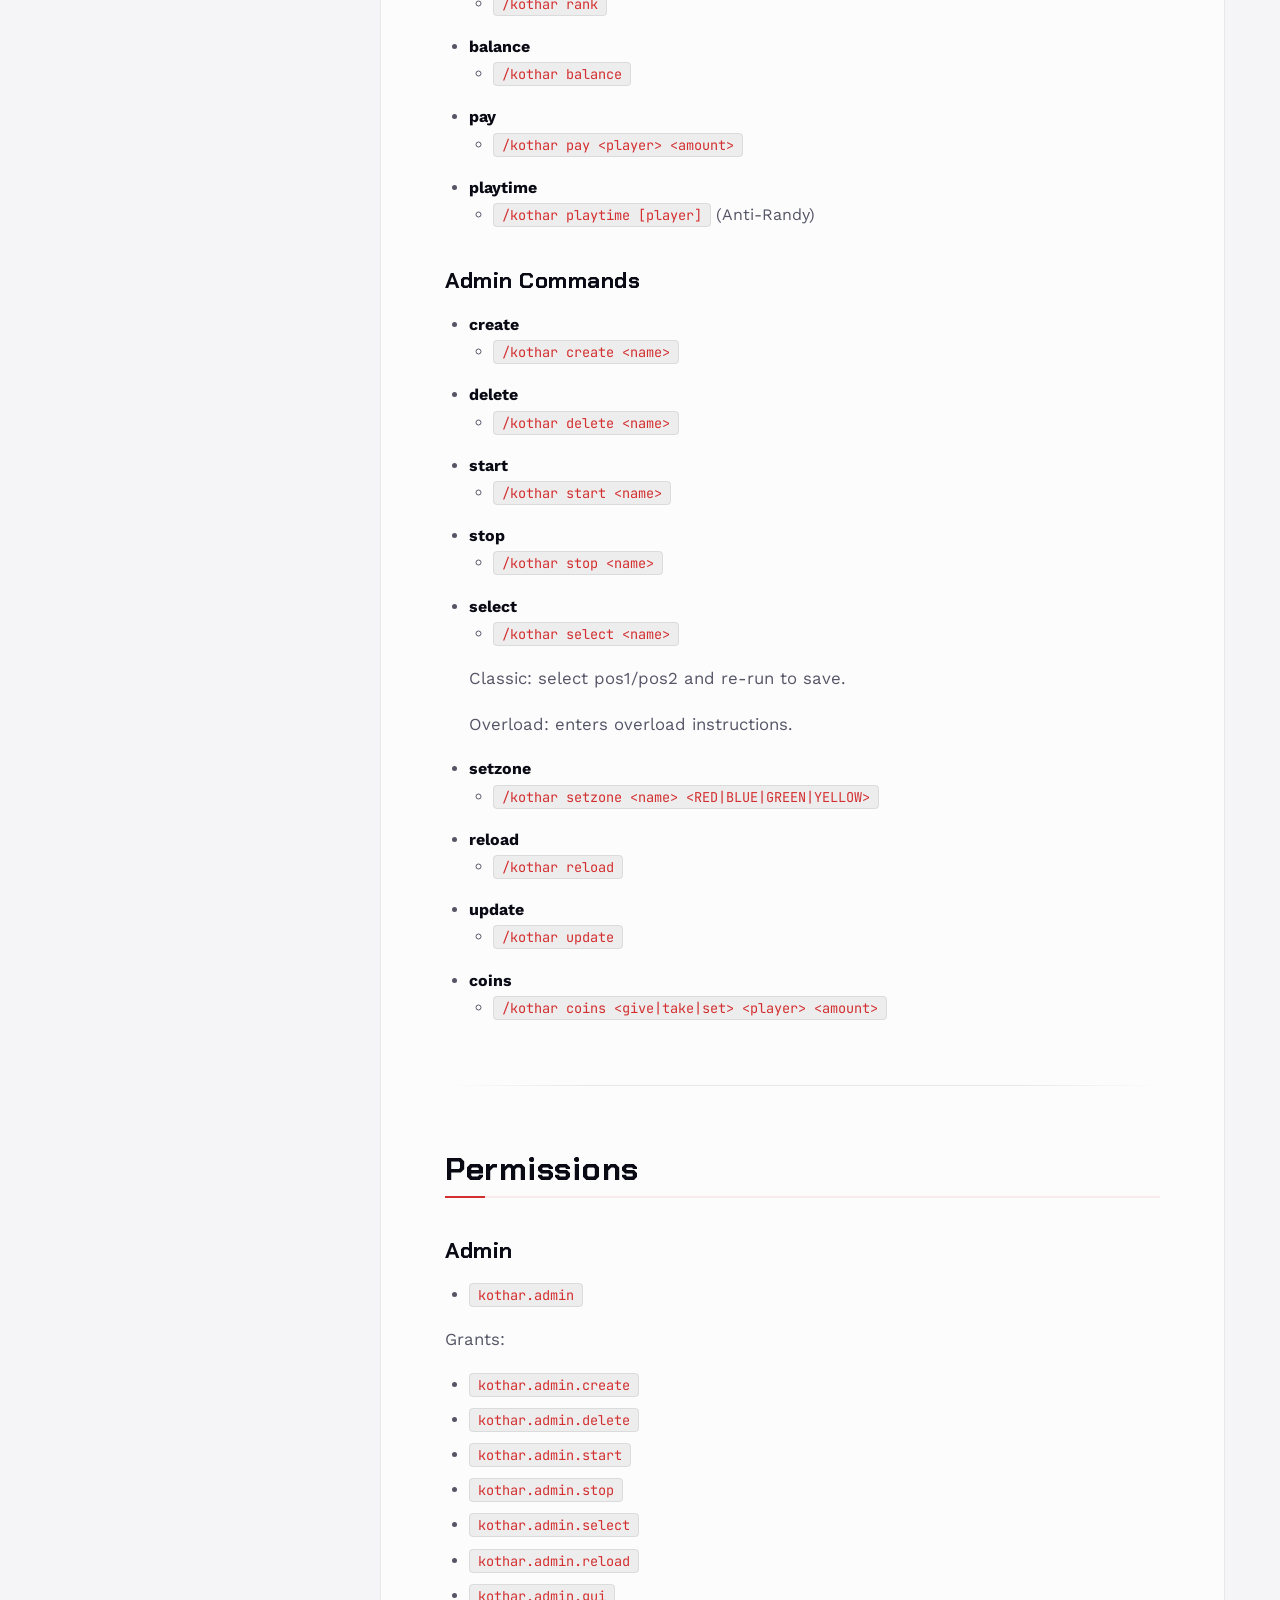
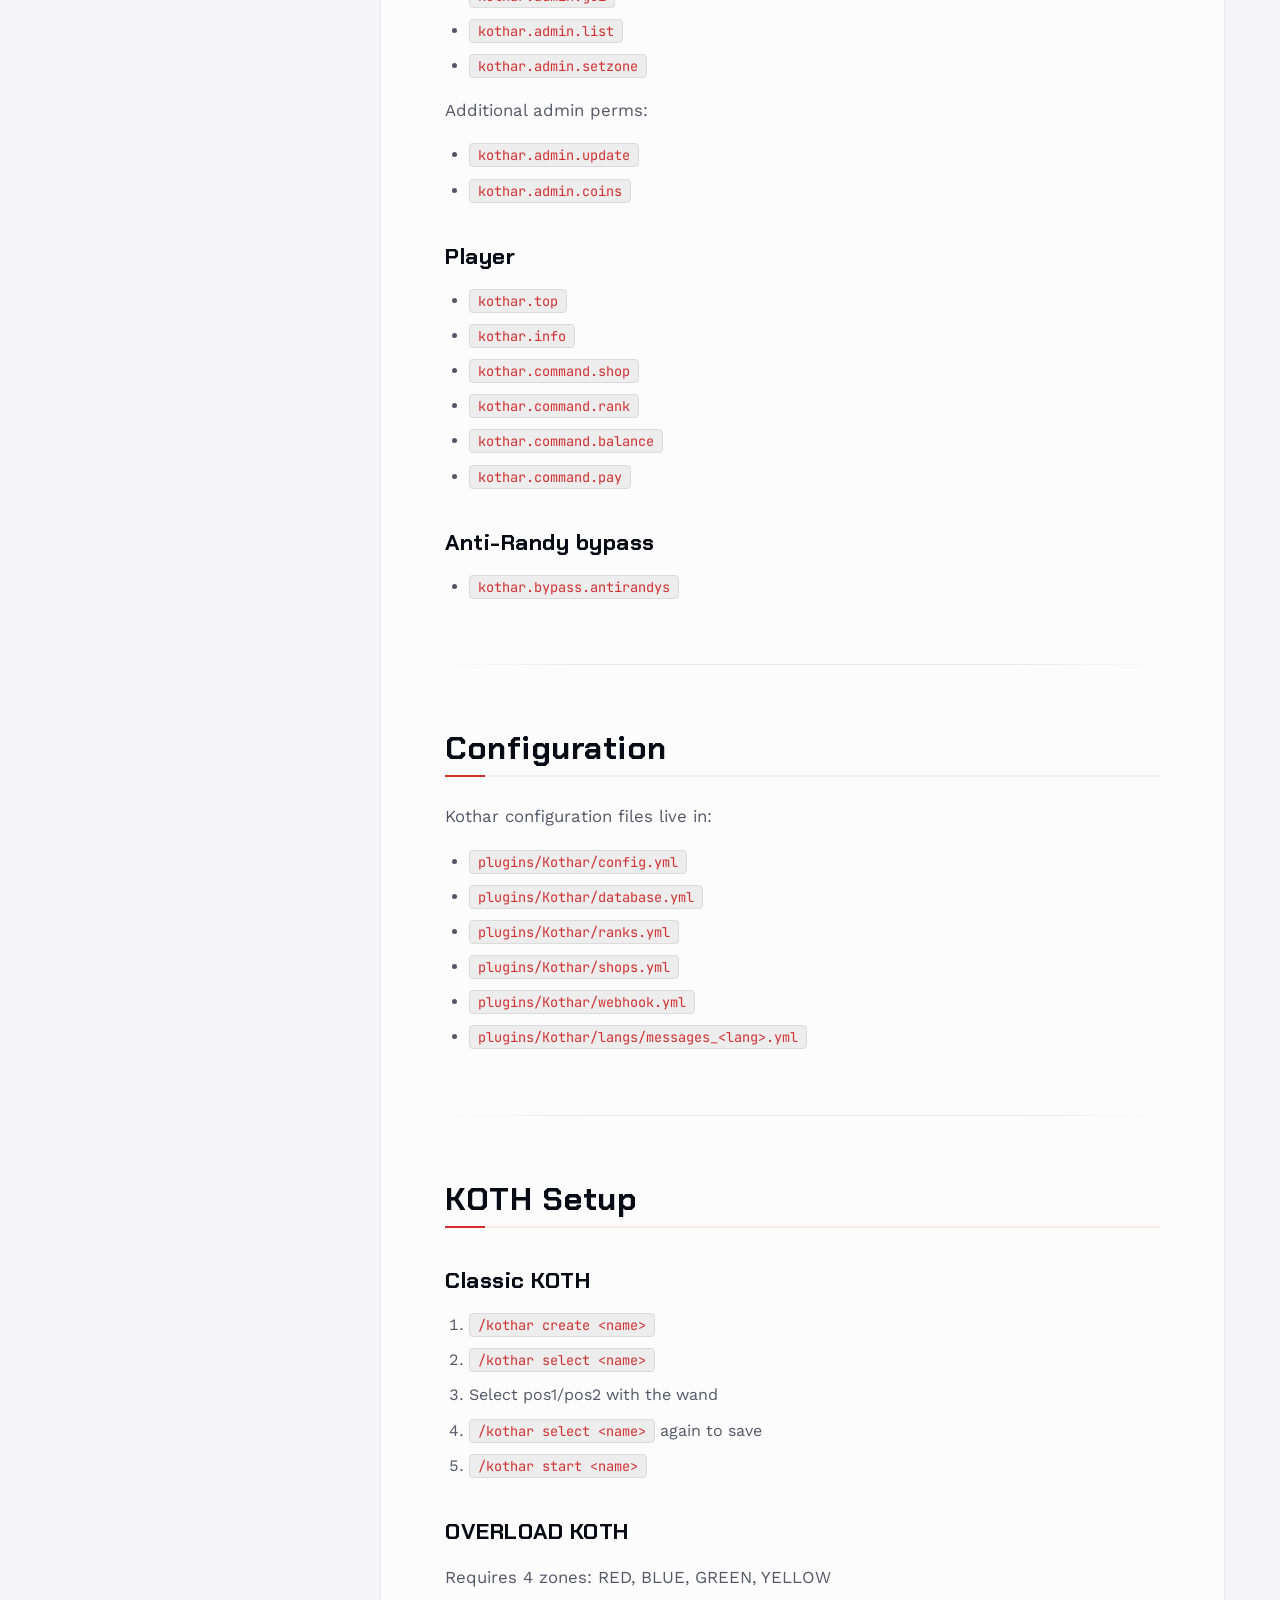
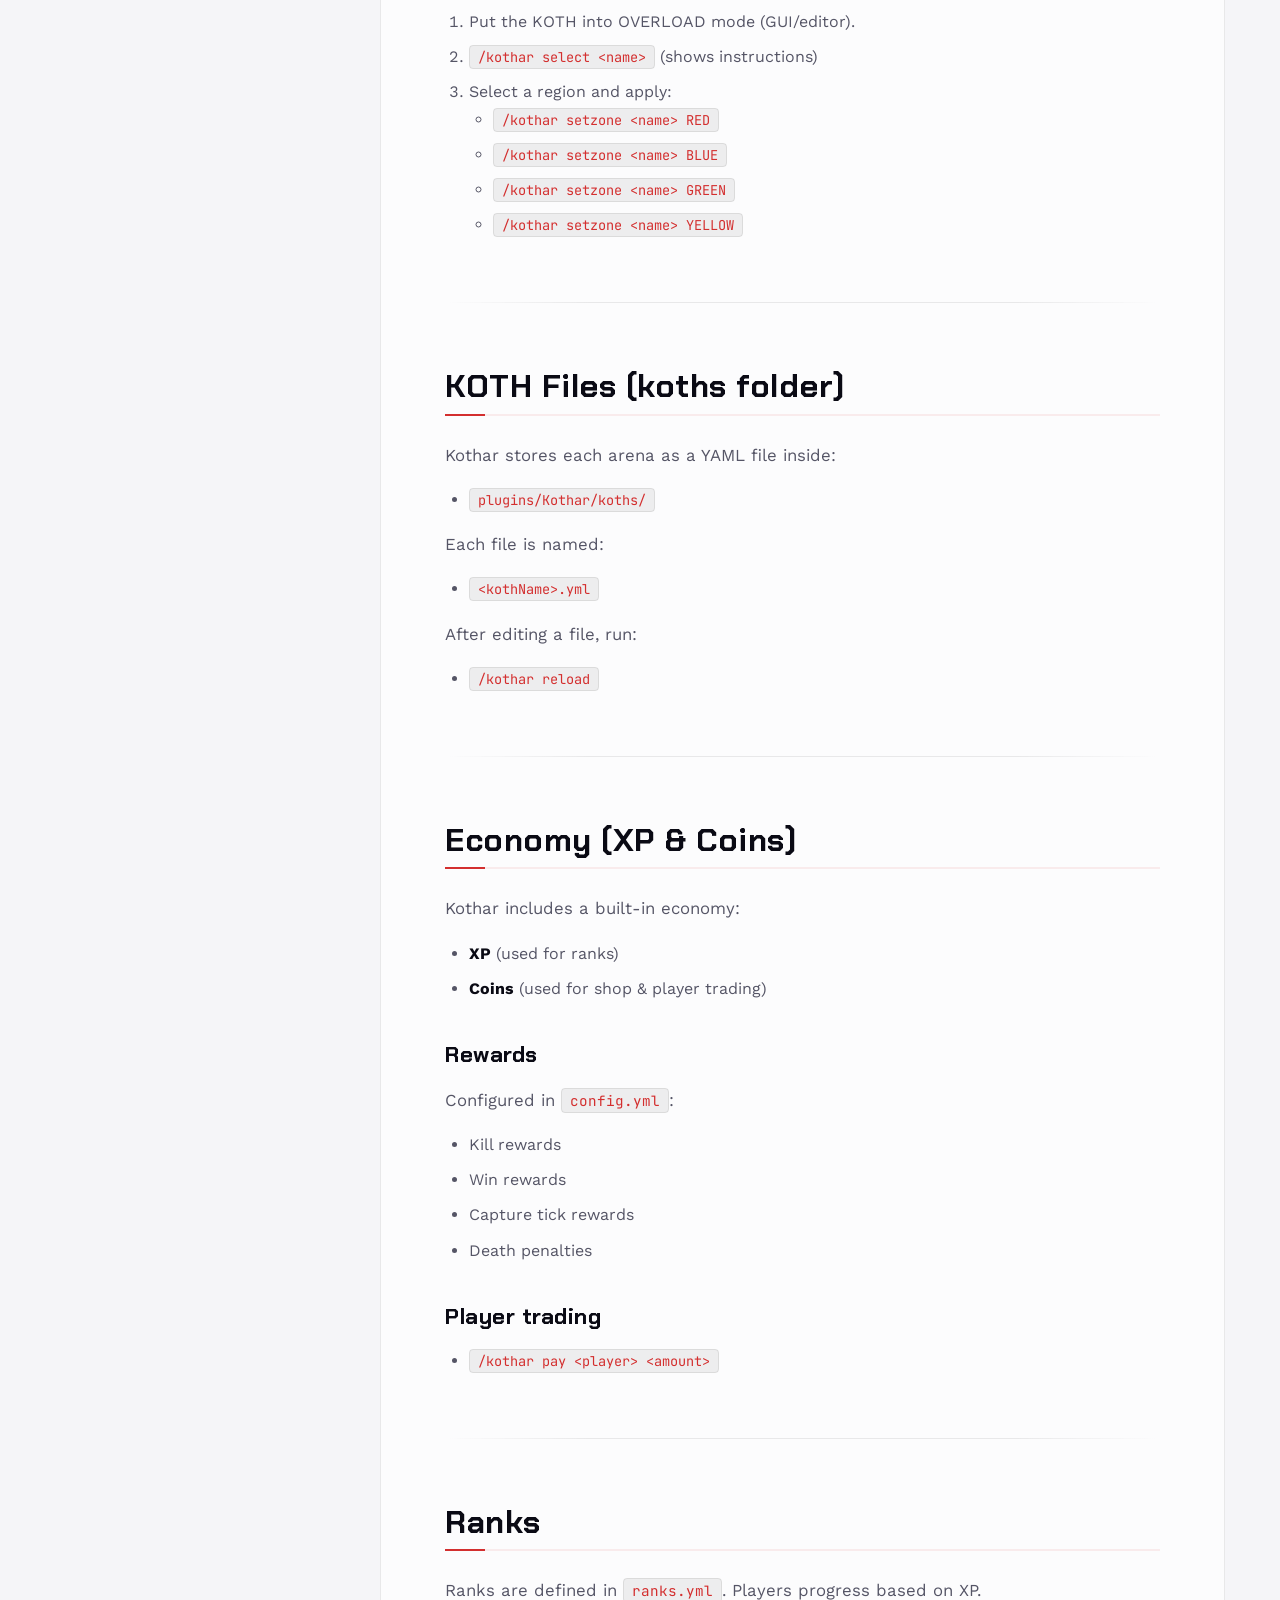
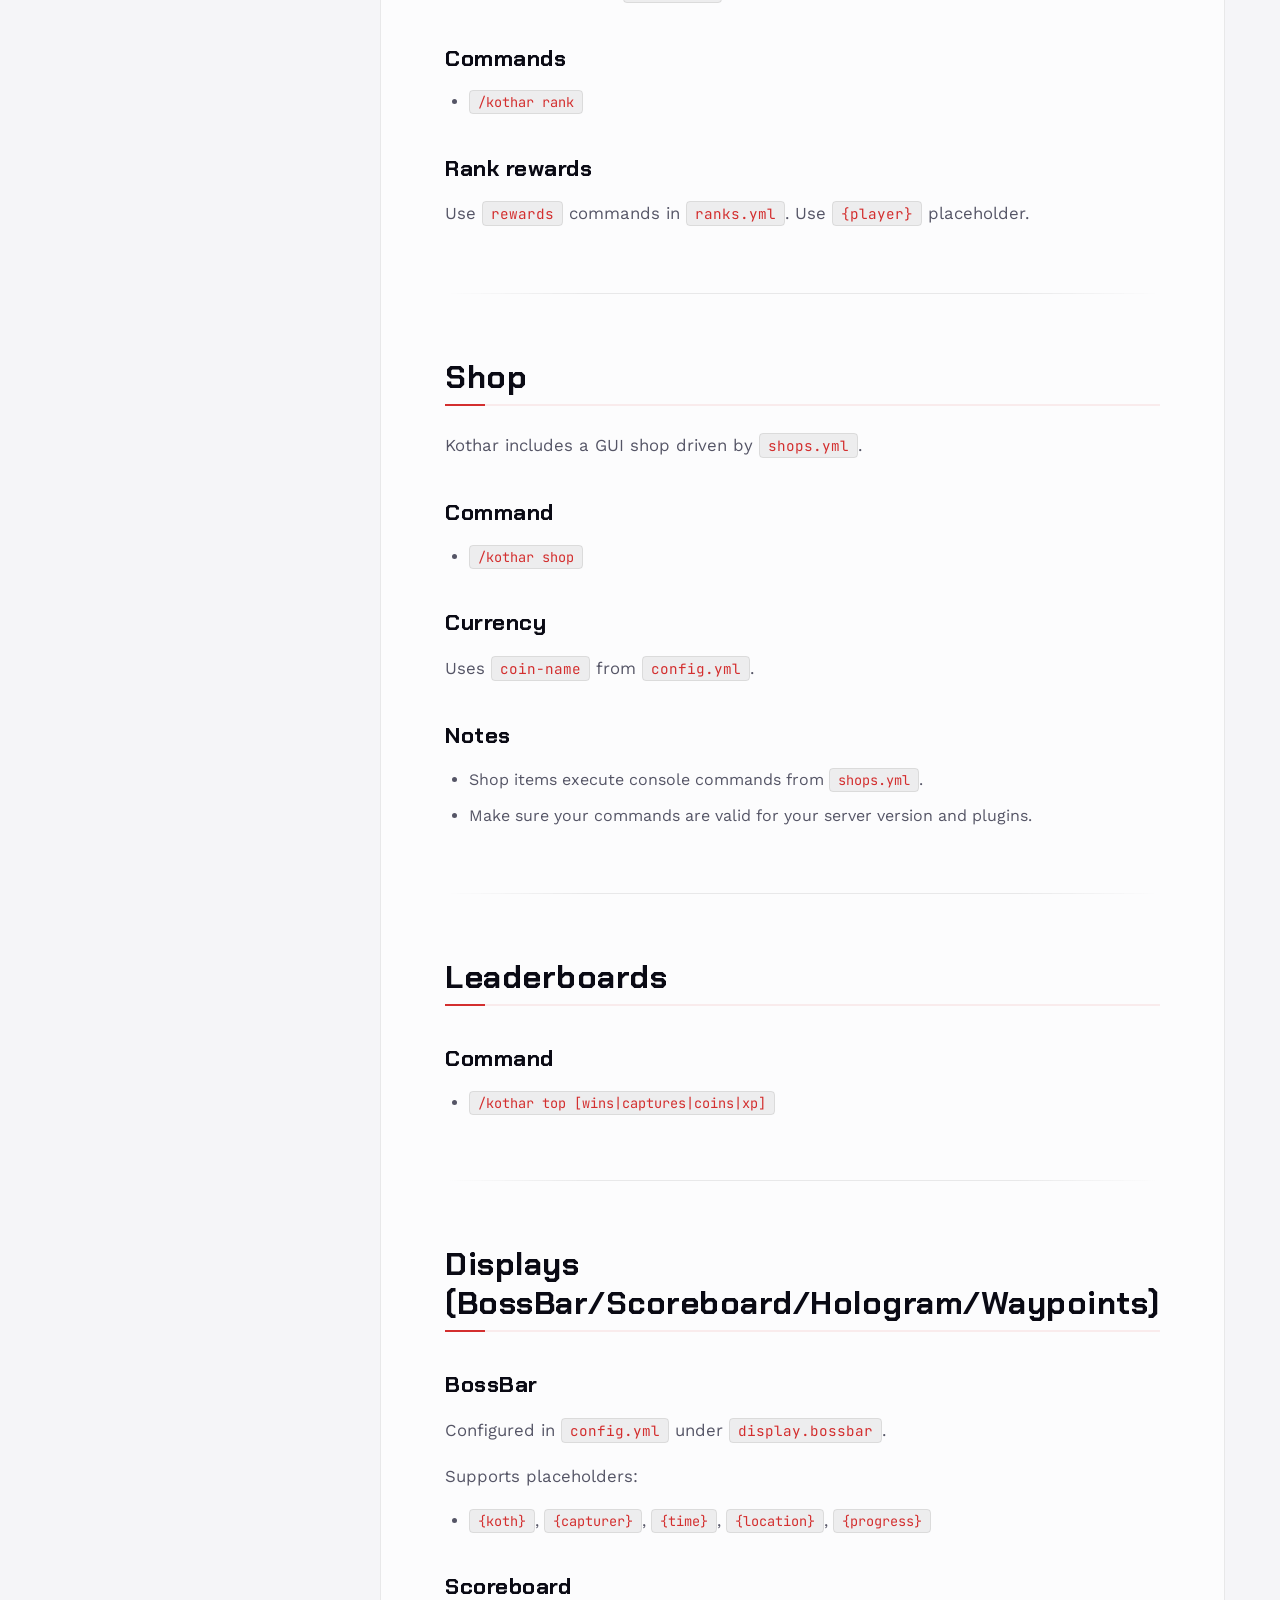
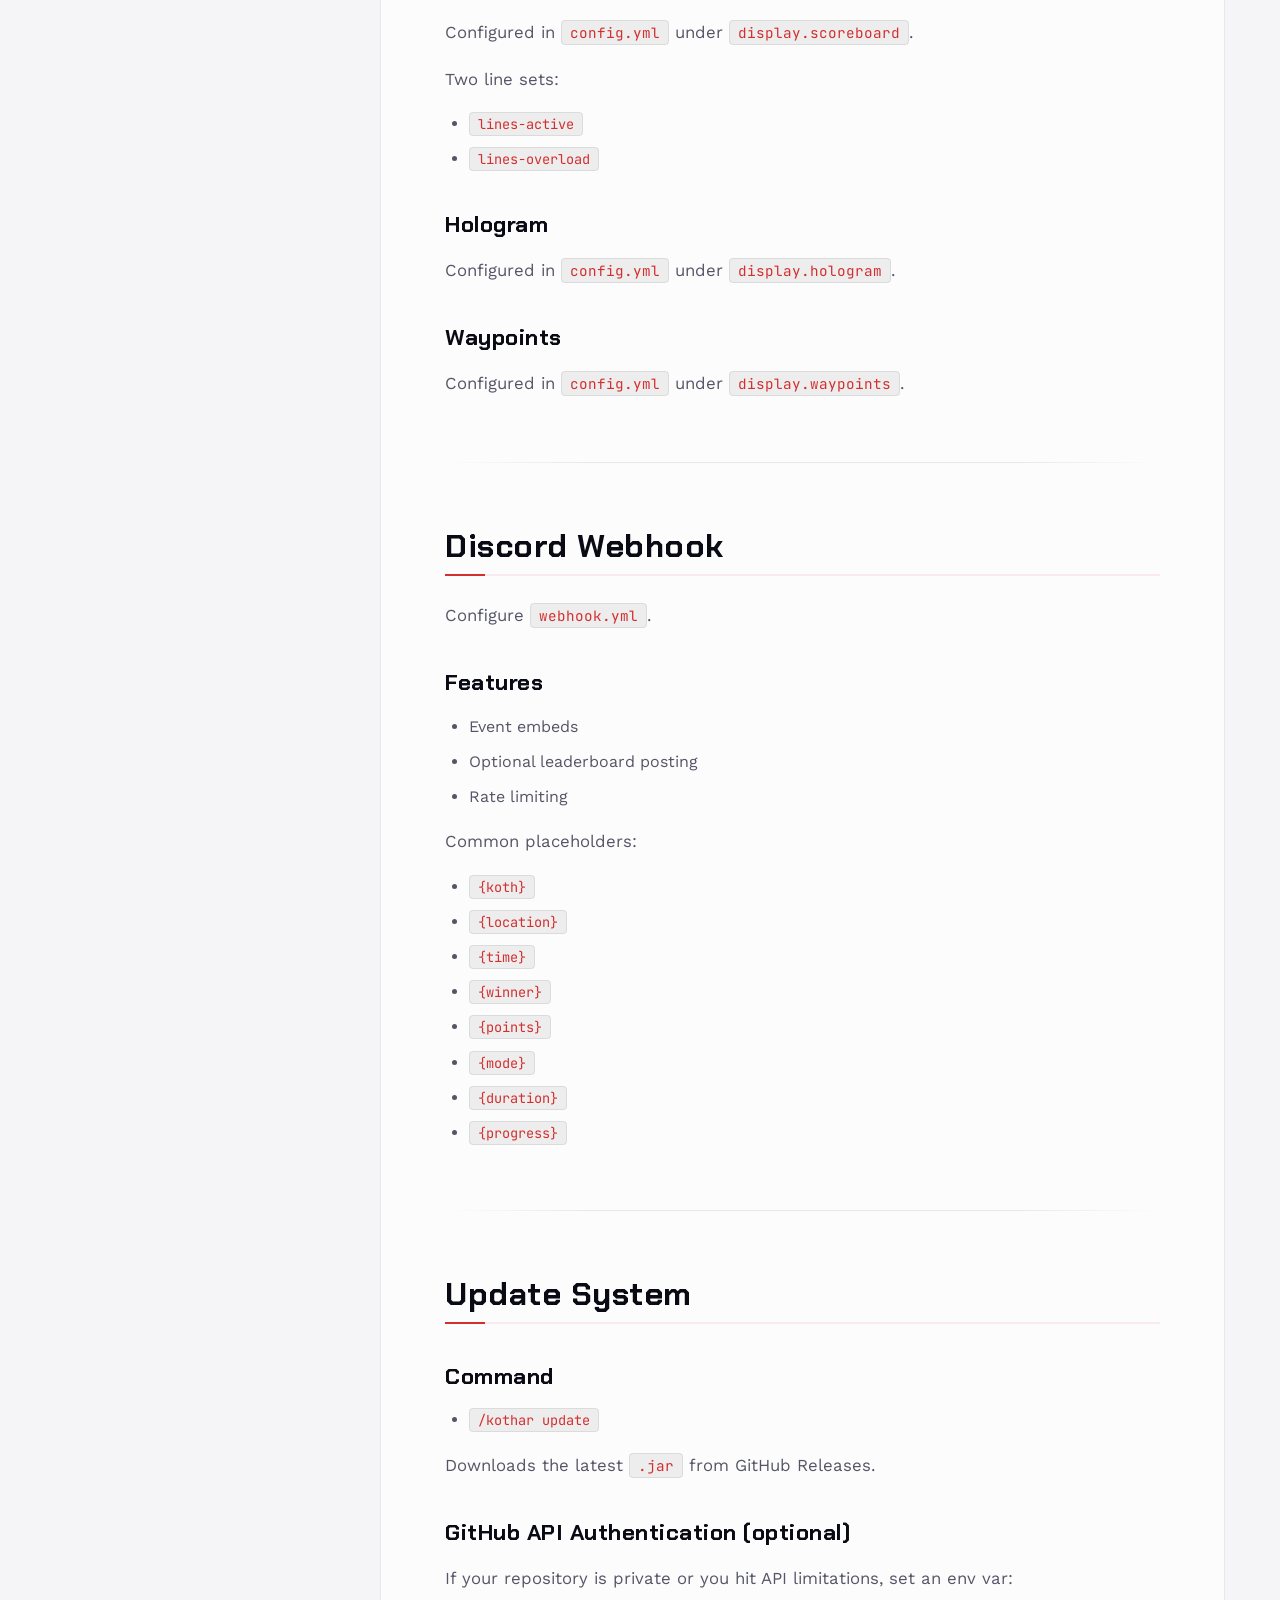
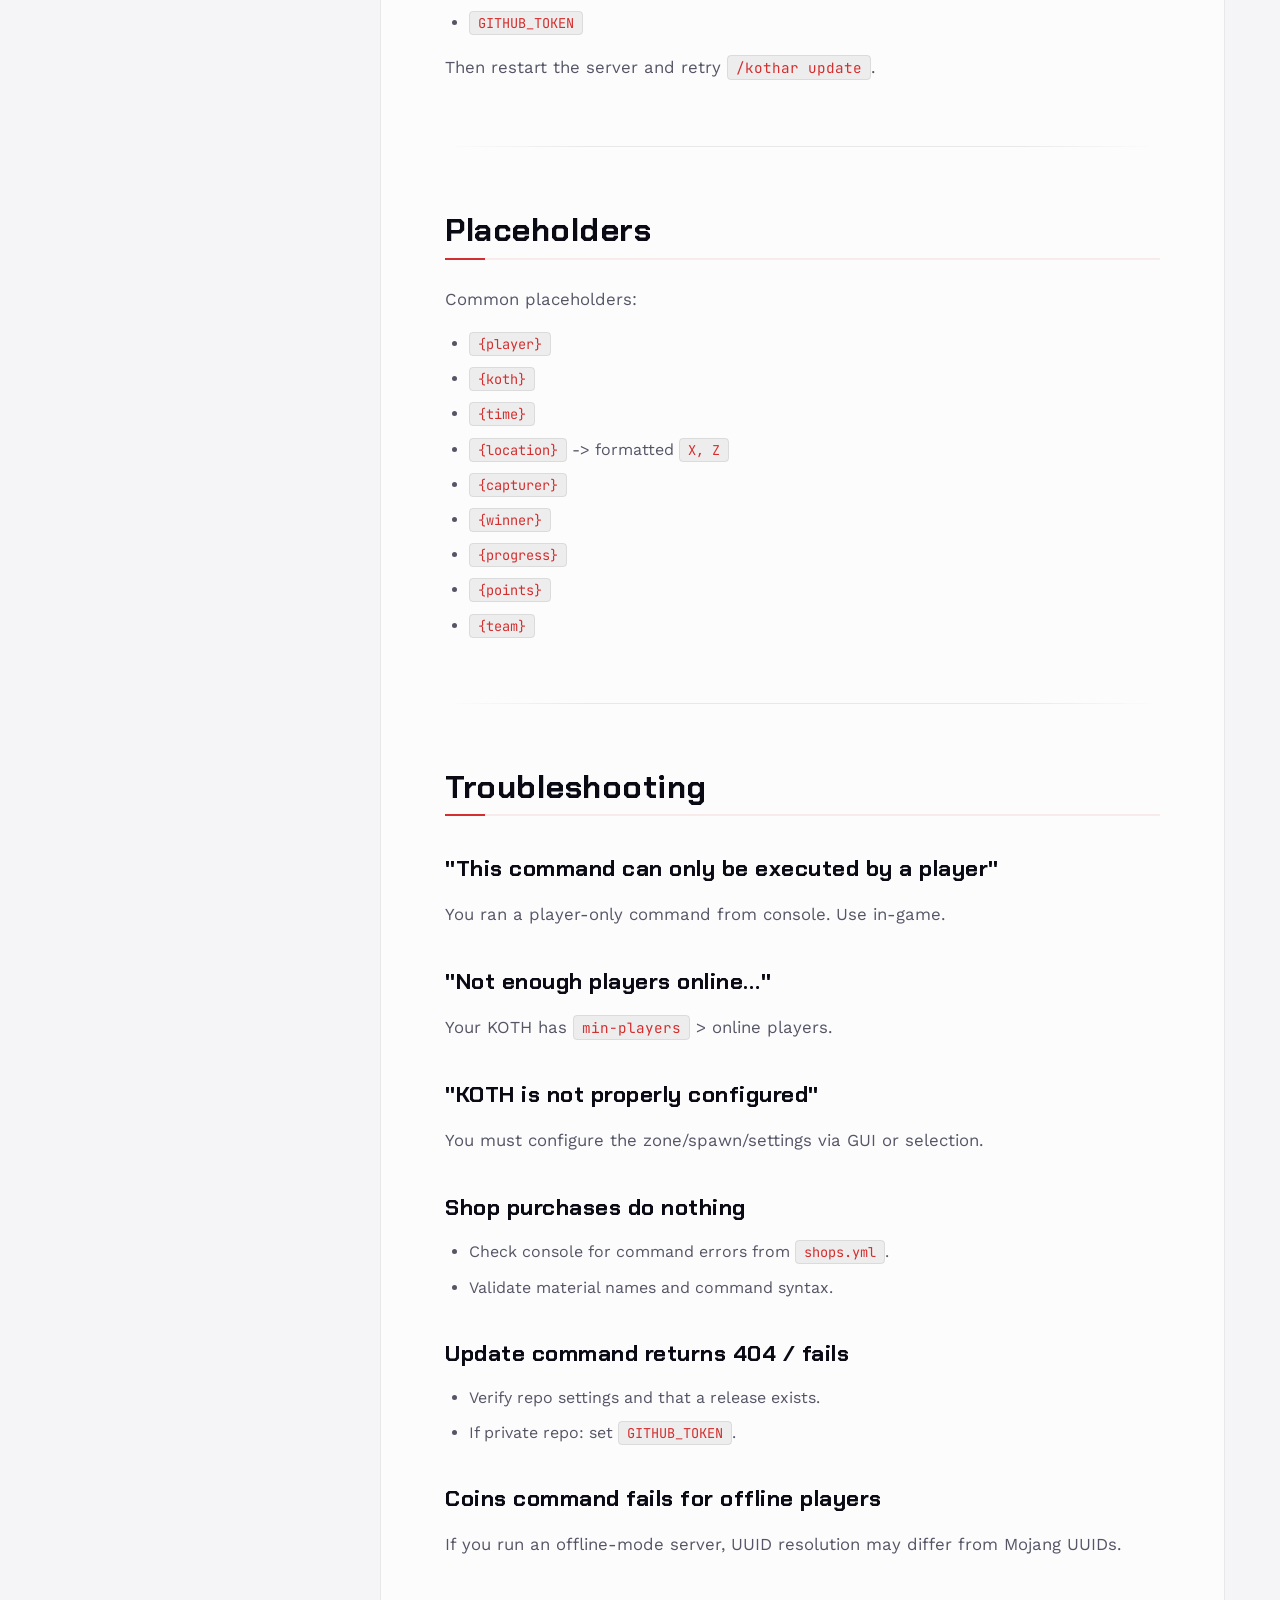
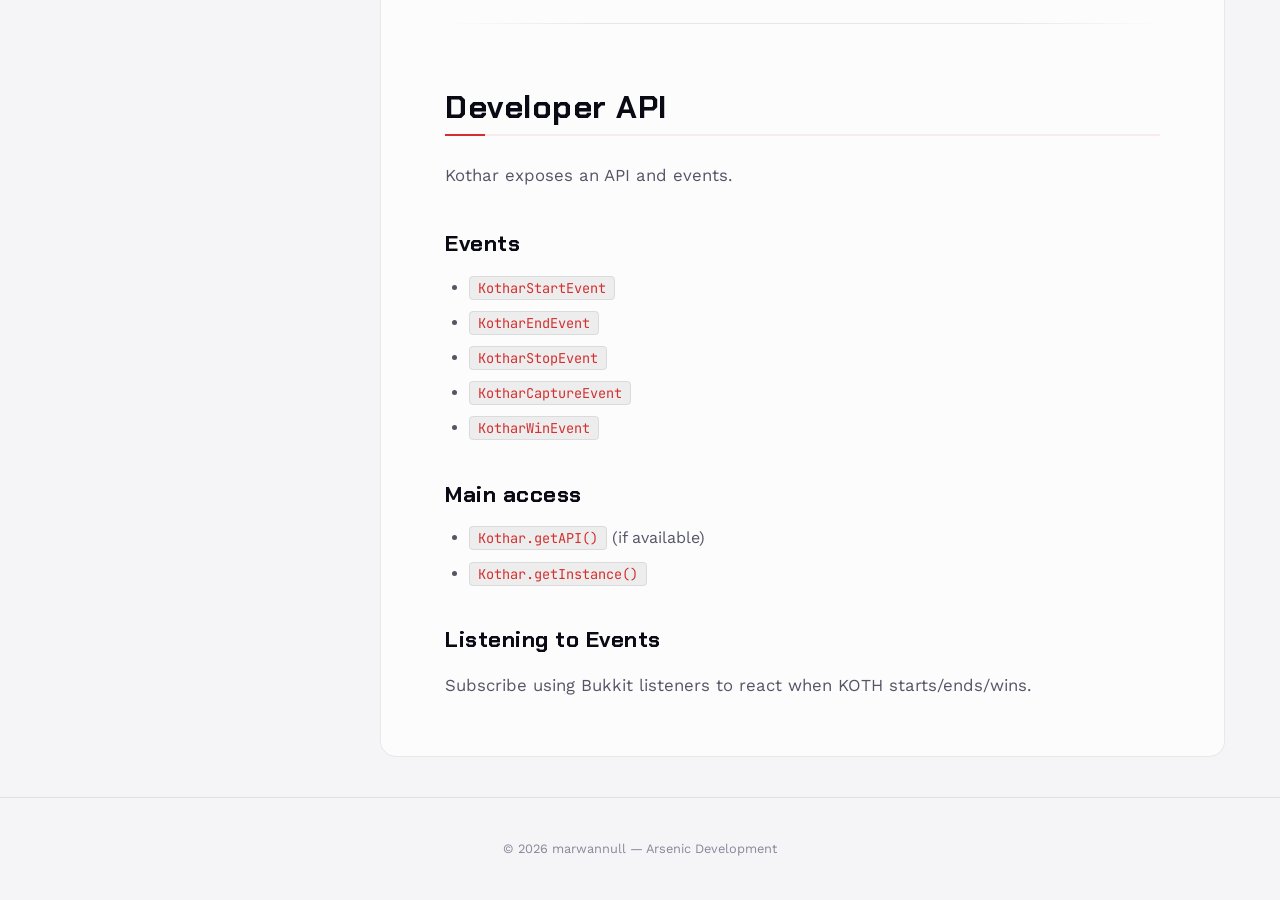
==== commit 86250acc: "Update index.html" ====
--- a/wiki/index.html
+++ b/wiki/index.html
@@ -6,534 +6,528 @@
     <title>Kothar Wiki</title>
     <link rel="stylesheet" href="../style.css">
     <link rel="stylesheet" href="https://cdnjs.cloudflare.com/ajax/libs/font-awesome/6.4.0/css/all.min.css">
+    <link rel="stylesheet" href="https://fonts.googleapis.com/css2?family=JetBrains+Mono:wght@400;500;700&display=swap">
 </head>
 <body>
-    <div class="content">
-        <header>
-            <div class="logo">Kothar Wiki</div>
-            <nav>
-                <ul>
-                    <li><a href="../index.html#projects">Back</a></li>
-                </ul>
-            </nav>
-            <div class="header-controls">
-                <button id="theme-toggle" aria-label="Toggle theme">
-                    <i class="fas fa-adjust"></i>
-                </button>
+    <div class="reading-progress" id="readingProgress"></div>
+
+    <header>
+        <div class="logo">Kothar Wiki</div>
+        <nav>
+            <ul>
+                <li><a href="../index.html#projects"><i class="fas fa-arrow-left"></i> Back</a></li>
+            </ul>
+        </nav>
+        <div class="header-controls">
+            <button id="theme-toggle" aria-label="Toggle theme">
+                <i class="fas fa-adjust"></i>
+            </button>
+        </div>
+    </header>
+
+    <div class="wiki-layout">
+        <aside class="wiki-sidebar">
+            <h3>Navigation</h3>
+            <div class="docs-group">
+                <a class="docs-link active" href="#home">Home</a>
+                <a class="docs-link" href="#commands">Commands</a>
+                <a class="docs-link" href="#permissions">Permissions</a>
+                <a class="docs-link" href="#configuration">Configuration</a>
+                <a class="docs-link" href="#koth-setup">KOTH Setup</a>
+                <a class="docs-link" href="#koth-files-koths-folder">KOTH Files</a>
+                <a class="docs-link" href="#economy-xp--coins">Economy</a>
+                <a class="docs-link" href="#ranks">Ranks</a>
+                <a class="docs-link" href="#shop">Shop</a>
+                <a class="docs-link" href="#leaderboards">Leaderboards</a>
+                <a class="docs-link" href="#displays-bossbarscoreboardhologramwaypoints">Displays</a>
+                <a class="docs-link" href="#discord-webhook">Discord Webhook</a>
+                <a class="docs-link" href="#update-system">Update System</a>
+                <a class="docs-link" href="#placeholders">Placeholders</a>
+                <a class="docs-link" href="#troubleshooting">Troubleshooting</a>
+                <a class="docs-link" href="#developer-api">Developer API</a>
             </div>
-        </header>
-
-        <section class="section fade-in" style="padding-top: 140px;">
-            <h2>Kothar Wiki</h2>
-            <div class="projects-layout" style="grid-template-columns: 280px 1fr; max-width: 1200px; margin: 0 auto;">
-                <aside class="projects-right" style="order: 0;">
-                    <div class="docs-panel" style="position: sticky; top: 120px;">
-                        <h3>Index</h3>
-                        <div class="docs-group">
-                            <a class="docs-link" href="#home">Home</a>
-                            <a class="docs-link" href="#commands">Commands</a>
-                            <a class="docs-link" href="#permissions">Permissions</a>
-                            <a class="docs-link" href="#configuration">Configuration</a>
-                            <a class="docs-link" href="#koth-setup">KOTH Setup</a>
-                            <a class="docs-link" href="#koth-files-koths-folder">KOTH Files (koths folder)</a>
-                            <a class="docs-link" href="#economy-xp--coins">Economy (XP & Coins)</a>
-                            <a class="docs-link" href="#ranks">Ranks</a>
-                            <a class="docs-link" href="#shop">Shop</a>
-                            <a class="docs-link" href="#leaderboards">Leaderboards</a>
-                            <a class="docs-link" href="#displays-bossbarscoreboardhologramwaypoints">Displays</a>
-                            <a class="docs-link" href="#discord-webhook">Discord Webhook</a>
-                            <a class="docs-link" href="#update-system">Update System</a>
-                            <a class="docs-link" href="#placeholders">Placeholders</a>
-                            <a class="docs-link" href="#troubleshooting">Troubleshooting</a>
-                            <a class="docs-link" href="#developer-api">Developer API</a>
-                        </div>
-                    </div>
-                </aside>
-
-                <div class="projects-left" style="text-align: left;">
-                    <div class="docs-panel" style="position: static;">
-                        <h1 id="home">Home</h1>
-                        <h1>Kothar</h1>
-                        <p>Kothar is a <strong>King of the Hill (KOTH)</strong> plugin with:</p>
-                        <ul>
-                            <li>Multiple capture modes (including <strong>OVERLOAD</strong> multi-zone mode).</li>
-                            <li>Built-in <strong>XP + Coins</strong> economy (database-backed).</li>
-                            <li><strong>Ranks</strong> progression system based on XP.</li>
-                            <li>Leaderboards (<code>/kothar top</code>).</li>
-                            <li>BossBar / Scoreboard / Hologram displays.</li>
-                            <li>Shop GUI (<code>/kothar shop</code>) driven by configuration.</li>
-                            <li>Discord webhook notifications.</li>
-                            <li>Update checking/downloading from GitHub releases.</li>
-                        </ul>
-
-                        <hr>
-
-                        <h2>Requirements</h2>
-                        <ul>
-                            <li><strong>Server</strong>: Spigot/Paper (recommended)</li>
-                            <li><strong>Dependency</strong>:
-                                <ul>
-                                    <li><code>Apollo-Bukkit</code> (<strong>required</strong>, hard-depend)</li>
-                                </ul>
-                            </li>
-                        </ul>
-
-                        <h2>Optional Integrations (softdepend)</h2>
-                        <ul>
-                            <li>PlaceholderAPI</li>
-                            <li>Vault</li>
-                            <li>ProtocolLib</li>
-                            <li>packetevents</li>
-                            <li>TAB</li>
-                            <li>Multiple team/clan plugins (ClansX, SimpleClans, UltimateClans, BetterTeams, Factions, etc.)</li>
-                        </ul>
-
-                        <hr>
-
-                        <h2>Quick Start</h2>
-                        <ol>
-                            <li>Install <code>Apollo-Bukkit</code>.</li>
-                            <li>Put <code>Kothar-&lt;version&gt;.jar</code> into <code>plugins/</code>.</li>
-                            <li>Start the server.</li>
-                            <li>Configure:
-                                <ul>
-                                    <li><code>plugins/Kothar/config.yml</code></li>
-                                    <li><code>plugins/Kothar/database.yml</code></li>
-                                </ul>
-                            </li>
-                            <li>Reload:
-                                <ul>
-                                    <li><code>/kothar reload</code></li>
-                                </ul>
-                            </li>
-                        </ol>
-
-                        <hr>
-
-                        <h2>First KOTH Setup (Classic)</h2>
-                        <ol>
-                            <li>Create the KOTH:
-                                <ul>
-                                    <li><code>/kothar create &lt;name&gt;</code></li>
-                                </ul>
-                            </li>
-                            <li>Select and save zone:
-                                <ul>
-                                    <li><code>/kothar select &lt;name&gt;</code></li>
-                                    <li>Use the wand to select <code>pos1</code> and <code>pos2</code></li>
-                                    <li>Run <code>/kothar select &lt;name&gt;</code> again to <strong>save and exit</strong></li>
-                                </ul>
-                            </li>
-                            <li>Start:
-                                <ul>
-                                    <li><code>/kothar start &lt;name&gt;</code></li>
-                                </ul>
-                            </li>
-                        </ol>
-
-                        <h2>OVERLOAD Setup (4 Zones)</h2>
-                        <ol>
-                            <li>Ensure KOTH is configured to OVERLOAD (via GUI/editor).</li>
-                            <li>Enter overload edit mode:
-                                <ul>
-                                    <li><code>/kothar select &lt;name&gt;</code></li>
-                                    <li>This will instruct you about 4 zones.</li>
-                                </ul>
-                            </li>
-                            <li>Select region and set each color:
-                                <ul>
-                                    <li><code>/kothar setzone &lt;name&gt; RED</code></li>
-                                    <li><code>/kothar setzone &lt;name&gt; BLUE</code></li>
-                                    <li><code>/kothar setzone &lt;name&gt; GREEN</code></li>
-                                    <li><code>/kothar setzone &lt;name&gt; YELLOW</code></li>
-                                </ul>
-                            </li>
-                        </ol>
-
-                        <hr>
-
-                        <h1 id="commands">Commands</h1>
-
-                        <h2>Main command</h2>
-                        <ul>
-                            <li><code>/kothar &lt;subcommand&gt;</code></li>
-                        </ul>
-
-                        <h2>Player Commands</h2>
-                        <ul>
-                            <li><strong>help</strong>
-                                <ul>
-                                    <li><code>/kothar help</code></li>
-                                </ul>
-                            </li>
-                            <li><strong>list</strong>
-                                <ul>
-                                    <li><code>/kothar list</code></li>
-                                </ul>
-                            </li>
-                            <li><strong>info</strong>
-                                <ul>
-                                    <li><code>/kothar info &lt;name&gt;</code></li>
-                                </ul>
-                            </li>
-                            <li><strong>top</strong>
-                                <ul>
-                                    <li><code>/kothar top [wins|captures|coins|xp]</code></li>
-                                </ul>
-                            </li>
-                            <li><strong>shop</strong>
-                                <ul>
-                                    <li><code>/kothar shop</code></li>
-                                </ul>
-                            </li>
-                            <li><strong>rank</strong>
-                                <ul>
-                                    <li><code>/kothar rank</code></li>
-                                </ul>
-                            </li>
-                            <li><strong>balance</strong>
-                                <ul>
-                                    <li><code>/kothar balance</code></li>
-                                </ul>
-                            </li>
-                            <li><strong>pay</strong>
-                                <ul>
-                                    <li><code>/kothar pay &lt;player&gt; &lt;amount&gt;</code></li>
-                                </ul>
-                            </li>
-                            <li><strong>playtime</strong>
-                                <ul>
-                                    <li><code>/kothar playtime [player]</code> (Anti-Randy)</li>
-                                </ul>
-                            </li>
-                        </ul>
-
-                        <h2>Admin Commands</h2>
-                        <ul>
-                            <li><strong>create</strong>
-                                <ul>
-                                    <li><code>/kothar create &lt;name&gt;</code></li>
-                                </ul>
-                            </li>
-                            <li><strong>delete</strong>
-                                <ul>
-                                    <li><code>/kothar delete &lt;name&gt;</code></li>
-                                </ul>
-                            </li>
-                            <li><strong>start</strong>
-                                <ul>
-                                    <li><code>/kothar start &lt;name&gt;</code></li>
-                                </ul>
-                            </li>
-                            <li><strong>stop</strong>
-                                <ul>
-                                    <li><code>/kothar stop &lt;name&gt;</code></li>
-                                </ul>
-                            </li>
-                            <li><strong>select</strong>
-                                <ul>
-                                    <li><code>/kothar select &lt;name&gt;</code></li>
-                                </ul>
-                                <p>Classic: select pos1/pos2 and re-run to save.</p>
-                                <p>Overload: enters overload instructions.</p>
-                            </li>
-                            <li><strong>setzone</strong>
-                                <ul>
-                                    <li><code>/kothar setzone &lt;name&gt; &lt;RED|BLUE|GREEN|YELLOW&gt;</code></li>
-                                </ul>
-                            </li>
-                            <li><strong>reload</strong>
-                                <ul>
-                                    <li><code>/kothar reload</code></li>
-                                </ul>
-                            </li>
-                            <li><strong>update</strong>
-                                <ul>
-                                    <li><code>/kothar update</code></li>
-                                </ul>
-                            </li>
-                            <li><strong>coins</strong>
-                                <ul>
-                                    <li><code>/kothar coins &lt;give|take|set&gt; &lt;player&gt; &lt;amount&gt;</code></li>
-                                </ul>
-                            </li>
-                        </ul>
-
-                        <hr>
-
-                        <h1 id="permissions">Permissions</h1>
-                        <h2>Admin</h2>
-                        <ul>
-                            <li><code>kothar.admin</code></li>
-                        </ul>
-                        <p>Grants:</p>
-                        <ul>
-                            <li><code>kothar.admin.create</code></li>
-                            <li><code>kothar.admin.delete</code></li>
-                            <li><code>kothar.admin.start</code></li>
-                            <li><code>kothar.admin.stop</code></li>
-                            <li><code>kothar.admin.select</code></li>
-                            <li><code>kothar.admin.reload</code></li>
-                            <li><code>kothar.admin.gui</code></li>
-                            <li><code>kothar.admin.list</code></li>
-                            <li><code>kothar.admin.setzone</code></li>
-                        </ul>
-                        <p>Additional admin perms:</p>
-                        <ul>
-                            <li><code>kothar.admin.update</code></li>
-                            <li><code>kothar.admin.coins</code></li>
-                        </ul>
-
-                        <h2>Player</h2>
-                        <ul>
-                            <li><code>kothar.top</code></li>
-                            <li><code>kothar.info</code></li>
-                            <li><code>kothar.command.shop</code></li>
-                            <li><code>kothar.command.rank</code></li>
-                            <li><code>kothar.command.balance</code></li>
-                            <li><code>kothar.command.pay</code></li>
-                        </ul>
-
-                        <h2>Anti-Randy bypass</h2>
-                        <ul>
-                            <li><code>kothar.bypass.antirandys</code></li>
-                        </ul>
-
-                        <hr>
-
-                        <h1 id="configuration">Configuration</h1>
-                        <p>Kothar configuration files live in:</p>
-                        <ul>
-                            <li><code>plugins/Kothar/config.yml</code></li>
-                            <li><code>plugins/Kothar/database.yml</code></li>
-                            <li><code>plugins/Kothar/ranks.yml</code></li>
-                            <li><code>plugins/Kothar/shops.yml</code></li>
-                            <li><code>plugins/Kothar/webhook.yml</code></li>
-                            <li><code>plugins/Kothar/langs/messages_&lt;lang&gt;.yml</code></li>
-                        </ul>
-
-                        <hr>
-
-                        <h1 id="koth-setup">KOTH Setup</h1>
-                        <h2>Classic KOTH</h2>
-                        <ol>
-                            <li><code>/kothar create &lt;name&gt;</code></li>
-                            <li><code>/kothar select &lt;name&gt;</code></li>
-                            <li>Select pos1/pos2 with the wand</li>
-                            <li><code>/kothar select &lt;name&gt;</code> again to save</li>
-                            <li><code>/kothar start &lt;name&gt;</code></li>
-                        </ol>
-                        <h2>OVERLOAD KOTH</h2>
-                        <p>Requires 4 zones: RED, BLUE, GREEN, YELLOW</p>
-                        <ol>
-                            <li>Put the KOTH into OVERLOAD mode (GUI/editor).</li>
-                            <li><code>/kothar select &lt;name&gt;</code> (shows instructions)</li>
-                            <li>Select a region and apply:
-                                <ul>
-                                    <li><code>/kothar setzone &lt;name&gt; RED</code></li>
-                                    <li><code>/kothar setzone &lt;name&gt; BLUE</code></li>
-                                    <li><code>/kothar setzone &lt;name&gt; GREEN</code></li>
-                                    <li><code>/kothar setzone &lt;name&gt; YELLOW</code></li>
-                                </ul>
-                            </li>
-                        </ol>
-
-                        <hr>
-
-                        <h1 id="koth-files-koths-folder">KOTH Files (koths folder)</h1>
-                        <p>Kothar stores each arena as a YAML file inside:</p>
-                        <ul>
-                            <li><code>plugins/Kothar/koths/</code></li>
-                        </ul>
-                        <p>Each file is named:</p>
-                        <ul>
-                            <li><code>&lt;kothName&gt;.yml</code></li>
-                        </ul>
-                        <p>After editing a file, run:</p>
-                        <ul>
-                            <li><code>/kothar reload</code></li>
-                        </ul>
-
-                        <hr>
-
-                        <h1 id="economy-xp--coins">Economy (XP &amp; Coins)</h1>
-                        <p>Kothar includes a built-in economy:</p>
-                        <ul>
-                            <li><strong>XP</strong> (used for ranks)</li>
-                            <li><strong>Coins</strong> (used for shop &amp; player trading)</li>
-                        </ul>
-                        <h2>Rewards</h2>
-                        <p>Configured in <code>config.yml</code>:</p>
-                        <ul>
-                            <li>Kill rewards</li>
-                            <li>Win rewards</li>
-                            <li>Capture tick rewards</li>
-                            <li>Death penalties</li>
-                        </ul>
-                        <h2>Player trading</h2>
-                        <ul>
-                            <li><code>/kothar pay &lt;player&gt; &lt;amount&gt;</code></li>
-                        </ul>
-
-                        <hr>
-
-                        <h1 id="ranks">Ranks</h1>
-                        <p>Ranks are defined in <code>ranks.yml</code>. Players progress based on XP.</p>
-                        <h2>Commands</h2>
-                        <ul>
-                            <li><code>/kothar rank</code></li>
-                        </ul>
-                        <h2>Rank rewards</h2>
-                        <p>Use <code>rewards</code> commands in <code>ranks.yml</code>. Use <code>{player}</code> placeholder.</p>
-
-                        <hr>
-
-                        <h1 id="shop">Shop</h1>
-                        <p>Kothar includes a GUI shop driven by <code>shops.yml</code>.</p>
-                        <h2>Command</h2>
-                        <ul>
-                            <li><code>/kothar shop</code></li>
-                        </ul>
-                        <h2>Currency</h2>
-                        <p>Uses <code>coin-name</code> from <code>config.yml</code>.</p>
-                        <h2>Notes</h2>
-                        <ul>
-                            <li>Shop items execute console commands from <code>shops.yml</code>.</li>
-                            <li>Make sure your commands are valid for your server version and plugins.</li>
-                        </ul>
-
-                        <hr>
-
-                        <h1 id="leaderboards">Leaderboards</h1>
-                        <h2>Command</h2>
-                        <ul>
-                            <li><code>/kothar top [wins|captures|coins|xp]</code></li>
-                        </ul>
-
-                        <hr>
-
-                        <h1 id="displays-bossbarscoreboardhologramwaypoints">Displays (BossBar/Scoreboard/Hologram/Waypoints)</h1>
-                        <h2>BossBar</h2>
-                        <p>Configured in <code>config.yml</code> under <code>display.bossbar</code>.</p>
-                        <p>Supports placeholders:</p>
-                        <ul>
-                            <li><code>{koth}</code>, <code>{capturer}</code>, <code>{time}</code>, <code>{location}</code>, <code>{progress}</code></li>
-                        </ul>
-                        <h2>Scoreboard</h2>
-                        <p>Configured in <code>config.yml</code> under <code>display.scoreboard</code>.</p>
-                        <p>Two line sets:</p>
-                        <ul>
-                            <li><code>lines-active</code></li>
-                            <li><code>lines-overload</code></li>
-                        </ul>
-                        <h2>Hologram</h2>
-                        <p>Configured in <code>config.yml</code> under <code>display.hologram</code>.</p>
-                        <h2>Waypoints</h2>
-                        <p>Configured in <code>config.yml</code> under <code>display.waypoints</code>.</p>
-
-                        <hr>
-
-                        <h1 id="discord-webhook">Discord Webhook</h1>
-                        <p>Configure <code>webhook.yml</code>.</p>
-                        <h2>Features</h2>
-                        <ul>
-                            <li>Event embeds</li>
-                            <li>Optional leaderboard posting</li>
-                            <li>Rate limiting</li>
-                        </ul>
-                        <p>Common placeholders:</p>
-                        <ul>
-                            <li><code>{koth}</code></li>
-                            <li><code>{location}</code></li>
-                            <li><code>{time}</code></li>
-                            <li><code>{winner}</code></li>
-                            <li><code>{points}</code></li>
-                            <li><code>{mode}</code></li>
-                            <li><code>{duration}</code></li>
-                            <li><code>{progress}</code></li>
-                        </ul>
-
-                        <hr>
-
-                        <h1 id="update-system">Update System</h1>
-                        <h2>Command</h2>
-                        <ul>
-                            <li><code>/kothar update</code></li>
-                        </ul>
-                        <p>Downloads the latest <code>.jar</code> from GitHub Releases.</p>
-                        <h2>GitHub API Authentication (optional)</h2>
-                        <p>If your repository is private or you hit API limitations, set an env var:</p>
-                        <ul>
-                            <li><code>GITHUB_TOKEN</code></li>
-                        </ul>
-                        <p>Then restart the server and retry <code>/kothar update</code>.</p>
-
-                        <hr>
-
-                        <h1 id="placeholders">Placeholders</h1>
-                        <p>Common placeholders:</p>
-                        <ul>
-                            <li><code>{player}</code></li>
-                            <li><code>{koth}</code></li>
-                            <li><code>{time}</code></li>
-                            <li><code>{location}</code> -&gt; formatted <code>X, Z</code></li>
-                            <li><code>{capturer}</code></li>
-                            <li><code>{winner}</code></li>
-                            <li><code>{progress}</code></li>
-                            <li><code>{points}</code></li>
-                            <li><code>{team}</code></li>
-                        </ul>
-
-                        <hr>
-
-                        <h1 id="troubleshooting">Troubleshooting</h1>
-                        <h2>“This command can only be executed by a player”</h2>
-                        <p>You ran a player-only command from console. Use in-game.</p>
-                        <h2>“Not enough players online…”</h2>
-                        <p>Your KOTH has <code>min-players</code> &gt; online players.</p>
-                        <h2>“KOTH is not properly configured”</h2>
-                        <p>You must configure the zone/spawn/settings via GUI or selection.</p>
-                        <h2>Shop purchases do nothing</h2>
-                        <ul>
-                            <li>Check console for command errors from <code>shops.yml</code>.</li>
-                            <li>Validate material names and command syntax.</li>
-                        </ul>
-                        <h2>Update command returns 404 / fails</h2>
-                        <ul>
-                            <li>Verify repo settings and that a release exists.</li>
-                            <li>If private repo: set <code>GITHUB_TOKEN</code>.</li>
-                        </ul>
-                        <h2>Coins command fails for offline players</h2>
-                        <p>If you run an offline-mode server, UUID resolution may differ from Mojang UUIDs.</p>
-
-                        <hr>
-
-                        <h1 id="developer-api">Developer API</h1>
-                        <p>Kothar exposes an API and events.</p>
-                        <h2>Events</h2>
-                        <ul>
-                            <li><code>KotharStartEvent</code></li>
-                            <li><code>KotharEndEvent</code></li>
-                            <li><code>KotharStopEvent</code></li>
-                            <li><code>KotharCaptureEvent</code></li>
-                            <li><code>KotharWinEvent</code></li>
-                        </ul>
-                        <h2>Main access</h2>
-                        <ul>
-                            <li><code>Kothar.getAPI()</code> (if available)</li>
-                            <li><code>Kothar.getInstance()</code></li>
-                        </ul>
-                        <h2>Listening to Events</h2>
-                        <p>Subscribe using Bukkit listeners to react when KOTH starts/ends/wins.</p>
-                    </div>
-                </div>
-            </div>
-        </section>
-
-        <footer>
-            <p>© 2026 marwannull — Arsenic Development</p>
-        </footer>
+        </aside>
+
+        <main class="wiki-content">
+            <h1 id="home">Home</h1>
+            <h1 style="border: none; margin-top: 0;">Kothar</h1>
+            <p>Kothar is a <strong>King of the Hill (KOTH)</strong> plugin with:</p>
+            <ul>
+                <li>Multiple capture modes (including <strong>OVERLOAD</strong> multi-zone mode).</li>
+                <li>Built-in <strong>XP + Coins</strong> economy (database-backed).</li>
+                <li><strong>Ranks</strong> progression system based on XP.</li>
+                <li>Leaderboards (<code>/kothar top</code>).</li>
+                <li>BossBar / Scoreboard / Hologram displays.</li>
+                <li>Shop GUI (<code>/kothar shop</code>) driven by configuration.</li>
+                <li>Discord webhook notifications.</li>
+                <li>Update checking/downloading from GitHub releases.</li>
+            </ul>
+
+            <hr>
+
+            <h2>Requirements</h2>
+            <ul>
+                <li><strong>Server</strong>: Spigot/Paper (recommended)</li>
+                <li><strong>Dependency</strong>:
+                    <ul>
+                        <li><code>Apollo-Bukkit</code> (<strong>required</strong>, hard-depend)</li>
+                    </ul>
+                </li>
+            </ul>
+
+            <h2>Optional Integrations (softdepend)</h2>
+            <ul>
+                <li>PlaceholderAPI</li>
+                <li>Vault</li>
+                <li>ProtocolLib</li>
+                <li>packetevents</li>
+                <li>TAB</li>
+                <li>Multiple team/clan plugins (ClansX, SimpleClans, UltimateClans, BetterTeams, Factions, etc.)</li>
+            </ul>
+
+            <hr>
+
+            <h2>Quick Start</h2>
+            <ol>
+                <li>Install <code>Apollo-Bukkit</code>.</li>
+                <li>Put <code>Kothar-&lt;version&gt;.jar</code> into <code>plugins/</code>.</li>
+                <li>Start the server.</li>
+                <li>Configure:
+                    <ul>
+                        <li><code>plugins/Kothar/config.yml</code></li>
+                        <li><code>plugins/Kothar/database.yml</code></li>
+                    </ul>
+                </li>
+                <li>Reload:
+                    <ul>
+                        <li><code>/kothar reload</code></li>
+                    </ul>
+                </li>
+            </ol>
+
+            <hr>
+
+            <h2>First KOTH Setup (Classic)</h2>
+            <ol>
+                <li>Create the KOTH:
+                    <ul>
+                        <li><code>/kothar create &lt;name&gt;</code></li>
+                    </ul>
+                </li>
+                <li>Select and save zone:
+                    <ul>
+                        <li><code>/kothar select &lt;name&gt;</code></li>
+                        <li>Use the wand to select <code>pos1</code> and <code>pos2</code></li>
+                        <li>Run <code>/kothar select &lt;name&gt;</code> again to <strong>save and exit</strong></li>
+                    </ul>
+                </li>
+                <li>Start:
+                    <ul>
+                        <li><code>/kothar start &lt;name&gt;</code></li>
+                    </ul>
+                </li>
+            </ol>
+
+            <h2>OVERLOAD Setup (4 Zones)</h2>
+            <ol>
+                <li>Ensure KOTH is configured to OVERLOAD (via GUI/editor).</li>
+                <li>Enter overload edit mode:
+                    <ul>
+                        <li><code>/kothar select &lt;name&gt;</code></li>
+                        <li>This will instruct you about 4 zones.</li>
+                    </ul>
+                </li>
+                <li>Select region and set each color:
+                    <ul>
+                        <li><code>/kothar setzone &lt;name&gt; RED</code></li>
+                        <li><code>/kothar setzone &lt;name&gt; BLUE</code></li>
+                        <li><code>/kothar setzone &lt;name&gt; GREEN</code></li>
+                        <li><code>/kothar setzone &lt;name&gt; YELLOW</code></li>
+                    </ul>
+                </li>
+            </ol>
+
+            <hr>
+
+            <h1 id="commands">Commands</h1>
+
+            <h2>Main command</h2>
+            <ul>
+                <li><code>/kothar &lt;subcommand&gt;</code></li>
+            </ul>
+
+            <h2>Player Commands</h2>
+            <ul>
+                <li><strong>help</strong>
+                    <ul>
+                        <li><code>/kothar help</code></li>
+                    </ul>
+                </li>
+                <li><strong>list</strong>
+                    <ul>
+                        <li><code>/kothar list</code></li>
+                    </ul>
+                </li>
+                <li><strong>info</strong>
+                    <ul>
+                        <li><code>/kothar info &lt;name&gt;</code></li>
+                    </ul>
+                </li>
+                <li><strong>top</strong>
+                    <ul>
+                        <li><code>/kothar top [wins|captures|coins|xp]</code></li>
+                    </ul>
+                </li>
+                <li><strong>shop</strong>
+                    <ul>
+                        <li><code>/kothar shop</code></li>
+                    </ul>
+                </li>
+                <li><strong>rank</strong>
+                    <ul>
+                        <li><code>/kothar rank</code></li>
+                    </ul>
+                </li>
+                <li><strong>balance</strong>
+                    <ul>
+                        <li><code>/kothar balance</code></li>
+                    </ul>
+                </li>
+                <li><strong>pay</strong>
+                    <ul>
+                        <li><code>/kothar pay &lt;player&gt; &lt;amount&gt;</code></li>
+                    </ul>
+                </li>
+                <li><strong>playtime</strong>
+                    <ul>
+                        <li><code>/kothar playtime [player]</code> (Anti-Randy)</li>
+                    </ul>
+                </li>
+            </ul>
+
+            <h2>Admin Commands</h2>
+            <ul>
+                <li><strong>create</strong>
+                    <ul>
+                        <li><code>/kothar create &lt;name&gt;</code></li>
+                    </ul>
+                </li>
+                <li><strong>delete</strong>
+                    <ul>
+                        <li><code>/kothar delete &lt;name&gt;</code></li>
+                    </ul>
+                </li>
+                <li><strong>start</strong>
+                    <ul>
+                        <li><code>/kothar start &lt;name&gt;</code></li>
+                    </ul>
+                </li>
+                <li><strong>stop</strong>
+                    <ul>
+                        <li><code>/kothar stop &lt;name&gt;</code></li>
+                    </ul>
+                </li>
+                <li><strong>select</strong>
+                    <ul>
+                        <li><code>/kothar select &lt;name&gt;</code></li>
+                    </ul>
+                    <p>Classic: select pos1/pos2 and re-run to save.</p>
+                    <p>Overload: enters overload instructions.</p>
+                </li>
+                <li><strong>setzone</strong>
+                    <ul>
+                        <li><code>/kothar setzone &lt;name&gt; &lt;RED|BLUE|GREEN|YELLOW&gt;</code></li>
+                    </ul>
+                </li>
+                <li><strong>reload</strong>
+                    <ul>
+                        <li><code>/kothar reload</code></li>
+                    </ul>
+                </li>
+                <li><strong>update</strong>
+                    <ul>
+                        <li><code>/kothar update</code></li>
+                    </ul>
+                </li>
+                <li><strong>coins</strong>
+                    <ul>
+                        <li><code>/kothar coins &lt;give|take|set&gt; &lt;player&gt; &lt;amount&gt;</code></li>
+                    </ul>
+                </li>
+            </ul>
+
+            <hr>
+
+            <h1 id="permissions">Permissions</h1>
+            <h2>Admin</h2>
+            <ul>
+                <li><code>kothar.admin</code></li>
+            </ul>
+            <p>Grants:</p>
+            <ul>
+                <li><code>kothar.admin.create</code></li>
+                <li><code>kothar.admin.delete</code></li>
+                <li><code>kothar.admin.start</code></li>
+                <li><code>kothar.admin.stop</code></li>
+                <li><code>kothar.admin.select</code></li>
+                <li><code>kothar.admin.reload</code></li>
+                <li><code>kothar.admin.gui</code></li>
+                <li><code>kothar.admin.list</code></li>
+                <li><code>kothar.admin.setzone</code></li>
+            </ul>
+            <p>Additional admin perms:</p>
+            <ul>
+                <li><code>kothar.admin.update</code></li>
+                <li><code>kothar.admin.coins</code></li>
+            </ul>
+
+            <h2>Player</h2>
+            <ul>
+                <li><code>kothar.top</code></li>
+                <li><code>kothar.info</code></li>
+                <li><code>kothar.command.shop</code></li>
+                <li><code>kothar.command.rank</code></li>
+                <li><code>kothar.command.balance</code></li>
+                <li><code>kothar.command.pay</code></li>
+            </ul>
+
+            <h2>Anti-Randy bypass</h2>
+            <ul>
+                <li><code>kothar.bypass.antirandys</code></li>
+            </ul>
+
+            <hr>
+
+            <h1 id="configuration">Configuration</h1>
+            <p>Kothar configuration files live in:</p>
+            <ul>
+                <li><code>plugins/Kothar/config.yml</code></li>
+                <li><code>plugins/Kothar/database.yml</code></li>
+                <li><code>plugins/Kothar/ranks.yml</code></li>
+                <li><code>plugins/Kothar/shops.yml</code></li>
+                <li><code>plugins/Kothar/webhook.yml</code></li>
+                <li><code>plugins/Kothar/langs/messages_&lt;lang&gt;.yml</code></li>
+            </ul>
+
+            <hr>
+
+            <h1 id="koth-setup">KOTH Setup</h1>
+            <h2>Classic KOTH</h2>
+            <ol>
+                <li><code>/kothar create &lt;name&gt;</code></li>
+                <li><code>/kothar select &lt;name&gt;</code></li>
+                <li>Select pos1/pos2 with the wand</li>
+                <li><code>/kothar select &lt;name&gt;</code> again to save</li>
+                <li><code>/kothar start &lt;name&gt;</code></li>
+            </ol>
+            <h2>OVERLOAD KOTH</h2>
+            <p>Requires 4 zones: RED, BLUE, GREEN, YELLOW</p>
+            <ol>
+                <li>Put the KOTH into OVERLOAD mode (GUI/editor).</li>
+                <li><code>/kothar select &lt;name&gt;</code> (shows instructions)</li>
+                <li>Select a region and apply:
+                    <ul>
+                        <li><code>/kothar setzone &lt;name&gt; RED</code></li>
+                        <li><code>/kothar setzone &lt;name&gt; BLUE</code></li>
+                        <li><code>/kothar setzone &lt;name&gt; GREEN</code></li>
+                        <li><code>/kothar setzone &lt;name&gt; YELLOW</code></li>
+                    </ul>
+                </li>
+            </ol>
+
+            <hr>
+
+            <h1 id="koth-files-koths-folder">KOTH Files (koths folder)</h1>
+            <p>Kothar stores each arena as a YAML file inside:</p>
+            <ul>
+                <li><code>plugins/Kothar/koths/</code></li>
+            </ul>
+            <p>Each file is named:</p>
+            <ul>
+                <li><code>&lt;kothName&gt;.yml</code></li>
+            </ul>
+            <p>After editing a file, run:</p>
+            <ul>
+                <li><code>/kothar reload</code></li>
+            </ul>
+
+            <hr>
+
+            <h1 id="economy-xp--coins">Economy (XP &amp; Coins)</h1>
+            <p>Kothar includes a built-in economy:</p>
+            <ul>
+                <li><strong>XP</strong> (used for ranks)</li>
+                <li><strong>Coins</strong> (used for shop &amp; player trading)</li>
+            </ul>
+            <h2>Rewards</h2>
+            <p>Configured in <code>config.yml</code>:</p>
+            <ul>
+                <li>Kill rewards</li>
+                <li>Win rewards</li>
+                <li>Capture tick rewards</li>
+                <li>Death penalties</li>
+            </ul>
+            <h2>Player trading</h2>
+            <ul>
+                <li><code>/kothar pay &lt;player&gt; &lt;amount&gt;</code></li>
+            </ul>
+
+            <hr>
+
+            <h1 id="ranks">Ranks</h1>
+            <p>Ranks are defined in <code>ranks.yml</code>. Players progress based on XP.</p>
+            <h2>Commands</h2>
+            <ul>
+                <li><code>/kothar rank</code></li>
+            </ul>
+            <h2>Rank rewards</h2>
+            <p>Use <code>rewards</code> commands in <code>ranks.yml</code>. Use <code>{player}</code> placeholder.</p>
+
+            <hr>
+
+            <h1 id="shop">Shop</h1>
+            <p>Kothar includes a GUI shop driven by <code>shops.yml</code>.</p>
+            <h2>Command</h2>
+            <ul>
+                <li><code>/kothar shop</code></li>
+            </ul>
+            <h2>Currency</h2>
+            <p>Uses <code>coin-name</code> from <code>config.yml</code>.</p>
+            <h2>Notes</h2>
+            <ul>
+                <li>Shop items execute console commands from <code>shops.yml</code>.</li>
+                <li>Make sure your commands are valid for your server version and plugins.</li>
+            </ul>
+
+            <hr>
+
+            <h1 id="leaderboards">Leaderboards</h1>
+            <h2>Command</h2>
+            <ul>
+                <li><code>/kothar top [wins|captures|coins|xp]</code></li>
+            </ul>
+
+            <hr>
+
+            <h1 id="displays-bossbarscoreboardhologramwaypoints">Displays (BossBar/Scoreboard/Hologram/Waypoints)</h1>
+            <h2>BossBar</h2>
+            <p>Configured in <code>config.yml</code> under <code>display.bossbar</code>.</p>
+            <p>Supports placeholders:</p>
+            <ul>
+                <li><code>{koth}</code>, <code>{capturer}</code>, <code>{time}</code>, <code>{location}</code>, <code>{progress}</code></li>
+            </ul>
+            <h2>Scoreboard</h2>
+            <p>Configured in <code>config.yml</code> under <code>display.scoreboard</code>.</p>
+            <p>Two line sets:</p>
+            <ul>
+                <li><code>lines-active</code></li>
+                <li><code>lines-overload</code></li>
+            </ul>
+            <h2>Hologram</h2>
+            <p>Configured in <code>config.yml</code> under <code>display.hologram</code>.</p>
+            <h2>Waypoints</h2>
+            <p>Configured in <code>config.yml</code> under <code>display.waypoints</code>.</p>
+
+            <hr>
+
+            <h1 id="discord-webhook">Discord Webhook</h1>
+            <p>Configure <code>webhook.yml</code>.</p>
+            <h2>Features</h2>
+            <ul>
+                <li>Event embeds</li>
+                <li>Optional leaderboard posting</li>
+                <li>Rate limiting</li>
+            </ul>
+            <p>Common placeholders:</p>
+            <ul>
+                <li><code>{koth}</code></li>
+                <li><code>{location}</code></li>
+                <li><code>{time}</code></li>
+                <li><code>{winner}</code></li>
+                <li><code>{points}</code></li>
+                <li><code>{mode}</code></li>
+                <li><code>{duration}</code></li>
+                <li><code>{progress}</code></li>
+            </ul>
+
+            <hr>
+
+            <h1 id="update-system">Update System</h1>
+            <h2>Command</h2>
+            <ul>
+                <li><code>/kothar update</code></li>
+            </ul>
+            <p>Downloads the latest <code>.jar</code> from GitHub Releases.</p>
+            <h2>GitHub API Authentication (optional)</h2>
+            <p>If your repository is private or you hit API limitations, set an env var:</p>
+            <ul>
+                <li><code>GITHUB_TOKEN</code></li>
+            </ul>
+            <p>Then restart the server and retry <code>/kothar update</code>.</p>
+
+            <hr>
+
+            <h1 id="placeholders">Placeholders</h1>
+            <p>Common placeholders:</p>
+            <ul>
+                <li><code>{player}</code></li>
+                <li><code>{koth}</code></li>
+                <li><code>{time}</code></li>
+                <li><code>{location}</code> -&gt; formatted <code>X, Z</code></li>
+                <li><code>{capturer}</code></li>
+                <li><code>{winner}</code></li>
+                <li><code>{progress}</code></li>
+                <li><code>{points}</code></li>
+                <li><code>{team}</code></li>
+            </ul>
+
+            <hr>
+
+            <h1 id="troubleshooting">Troubleshooting</h1>
+            <h2>"This command can only be executed by a player"</h2>
+            <p>You ran a player-only command from console. Use in-game.</p>
+            <h2>"Not enough players online…"</h2>
+            <p>Your KOTH has <code>min-players</code> &gt; online players.</p>
+            <h2>"KOTH is not properly configured"</h2>
+            <p>You must configure the zone/spawn/settings via GUI or selection.</p>
+            <h2>Shop purchases do nothing</h2>
+            <ul>
+                <li>Check console for command errors from <code>shops.yml</code>.</li>
+                <li>Validate material names and command syntax.</li>
+            </ul>
+            <h2>Update command returns 404 / fails</h2>
+            <ul>
+                <li>Verify repo settings and that a release exists.</li>
+                <li>If private repo: set <code>GITHUB_TOKEN</code>.</li>
+            </ul>
+            <h2>Coins command fails for offline players</h2>
+            <p>If you run an offline-mode server, UUID resolution may differ from Mojang UUIDs.</p>
+
+            <hr>
+
+            <h1 id="developer-api">Developer API</h1>
+            <p>Kothar exposes an API and events.</p>
+            <h2>Events</h2>
+            <ul>
+                <li><code>KotharStartEvent</code></li>
+                <li><code>KotharEndEvent</code></li>
+                <li><code>KotharStopEvent</code></li>
+                <li><code>KotharCaptureEvent</code></li>
+                <li><code>KotharWinEvent</code></li>
+            </ul>
+            <h2>Main access</h2>
+            <ul>
+                <li><code>Kothar.getAPI()</code> (if available)</li>
+                <li><code>Kothar.getInstance()</code></li>
+            </ul>
+            <h2>Listening to Events</h2>
+            <p>Subscribe using Bukkit listeners to react when KOTH starts/ends/wins.</p>
+        </main>
     </div>
+
+    <footer>
+        <p>© 2026 marwannull — Arsenic Development</p>
+    </footer>
 
     <script src="../script.js"></script>
 </body>
--- a/style.css
+++ b/style.css
@@ -1,47 +1,99 @@
-@import url('https://fonts.googleapis.com/css2?family=Inter:wght@400;500;600;700&display=swap');
-
-* {
+@import url('https://fonts.googleapis.com/css2?family=Chakra+Petch:wght@400;500;600;700&family=Work+Sans:wght@300;400;500;600&display=swap');
+
+:root {
+    --bg-primary: #08080f;
+    --bg-secondary: #0e0e18;
+    --bg-card: rgba(255, 255, 255, 0.03);
+    --bg-card-hover: rgba(255, 255, 255, 0.06);
+    --bg-nav: rgba(8, 8, 15, 0.85);
+    --bg-code: rgba(0, 0, 0, 0.4);
+
+    --text-primary: #ffffff;
+    --text-secondary: #b0b0c0;
+    --text-muted: #6a6a80;
+
+    --accent: #ff3333;
+    --accent-glow: rgba(255, 51, 51, 0.4);
+    --accent-subtle: rgba(255, 51, 51, 0.1);
+    --accent-gradient: linear-gradient(135deg, #ff3333, #ff6644);
+
+    --border-subtle: rgba(255, 255, 255, 0.06);
+    --border-hover: rgba(255, 255, 255, 0.12);
+    --border-accent: rgba(255, 51, 51, 0.3);
+
+    --shadow-card: 0 4px 24px rgba(0, 0, 0, 0.3);
+    --shadow-glow: 0 0 30px rgba(255, 51, 51, 0.15);
+
+    --font-heading: 'Chakra Petch', sans-serif;
+    --font-body: 'Work Sans', sans-serif;
+
+    --space-xs: 4px;
+    --space-sm: 8px;
+    --space-md: 16px;
+    --space-lg: 24px;
+    --space-xl: 40px;
+    --space-2xl: 64px;
+    --space-3xl: 100px;
+
+    --radius-sm: 8px;
+    --radius-md: 12px;
+    --radius-lg: 16px;
+    --radius-xl: 24px;
+    --radius-full: 50%;
+
+    --transition-fast: 0.2s ease;
+    --transition-base: 0.3s ease;
+    --transition-slow: 0.5s ease;
+}
+
+.light-mode {
+    --bg-primary: #f5f5f8;
+    --bg-secondary: #eeeef2;
+    --bg-card: rgba(255, 255, 255, 0.7);
+    --bg-card-hover: rgba(255, 255, 255, 0.9);
+    --bg-nav: rgba(245, 245, 248, 0.9);
+    --bg-code: rgba(0, 0, 0, 0.06);
+
+    --text-primary: #0a0a14;
+    --text-secondary: #555566;
+    --text-muted: #888899;
+
+    --accent: #d32f2f;
+    --accent-glow: rgba(211, 47, 47, 0.25);
+    --accent-subtle: rgba(211, 47, 47, 0.08);
+
+    --border-subtle: rgba(0, 0, 0, 0.08);
+    --border-hover: rgba(0, 0, 0, 0.15);
+    --border-accent: rgba(211, 47, 47, 0.2);
+
+    --shadow-card: 0 4px 24px rgba(0, 0, 0, 0.08);
+    --shadow-glow: 0 0 30px rgba(211, 47, 47, 0.1);
+}
+
+*,
+*::before,
+*::after {
     margin: 0;
     padding: 0;
     box-sizing: border-box;
+}
+
+html {
+    scroll-behavior: smooth;
     -webkit-font-smoothing: antialiased;
     -moz-osx-font-smoothing: grayscale;
 }
 
-:root {
-    --bg-color: #050505;
-    --text-color: #e0e0e0;
-    --heading-color: #ffffff;
-    --accent-color: #ff3333;
-    --card-bg: rgba(20, 20, 25, 0.4);
-    --card-border: rgba(255, 255, 255, 0.08);
-    --nav-bg: rgba(10, 10, 10, 0.85);
-    --separator-color: rgba(255, 255, 255, 0.1);
-}
-
-.light-mode {
-    --bg-color: #f5f5f5;
-    --text-color: #333333;
-    --heading-color: #000000;
-    --accent-color: #d32f2f;
-    --card-bg: rgba(255, 255, 255, 0.8);
-    --card-border: rgba(0, 0, 0, 0.1);
-    --nav-bg: rgba(255, 255, 255, 0.9);
-    --separator-color: rgba(0, 0, 0, 0.1);
-}
-
-html {
-    scroll-behavior: smooth;
-}
-
 body {
-    font-family: 'Inter', sans-serif;
-    background-color: var(--bg-color);
-    color: var(--text-color);
+    font-family: var(--font-body);
+    background-color: var(--bg-primary);
+    color: var(--text-secondary);
     overflow-x: hidden;
-    position: relative;
     min-height: 100vh;
-    transition: background-color 0.3s, color 0.3s;
+    max-width: 100vw;
+    transition: background-color var(--transition-base), color var(--transition-base);
+    line-height: 1.7;
+    font-weight: 400;
 }
 
 body::before {
@@ -50,117 +102,229 @@
     top: 50%;
     left: 50%;
     transform: translate(-50%, -50%);
-    width: 100vw;
-    height: 100vh;
-    background: radial-gradient(circle, rgba(139, 0, 0, 0.4) 0%, rgba(0, 0, 0, 0) 70%);
+    width: 120vw;
+    height: 120vh;
+    background:
+        radial-gradient(ellipse 600px 400px at 30% 20%, rgba(255, 51, 51, 0.08) 0%, transparent 70%),
+        radial-gradient(ellipse 500px 500px at 70% 80%, rgba(255, 51, 51, 0.05) 0%, transparent 70%);
     z-index: -1;
     pointer-events: none;
-    animation: heartbeat 3s infinite ease-in-out;
-    mix-blend-mode: screen; 
-}
-
-.light-mode body::before {
-    background: radial-gradient(circle, rgba(255, 0, 0, 0.15) 0%, rgba(255, 255, 255, 0) 70%);
-    mix-blend-mode: multiply;
-}
-
-@keyframes heartbeat {
-    0% { opacity: 0.5; transform: translate(-50%, -50%) scale(0.95); }
-    50% { opacity: 0.7; transform: translate(-50%, -50%) scale(1.05); }
-    100% { opacity: 0.5; transform: translate(-50%, -50%) scale(0.95); }
+    animation: ambientPulse 8s infinite ease-in-out;
+}
+
+.light-mode::before {
+    background:
+        radial-gradient(ellipse 600px 400px at 30% 20%, rgba(211, 47, 47, 0.06) 0%, transparent 70%),
+        radial-gradient(ellipse 500px 500px at 70% 80%, rgba(211, 47, 47, 0.04) 0%, transparent 70%);
+}
+
+@keyframes ambientPulse {
+    0%, 100% { opacity: 0.6; transform: translate(-50%, -50%) scale(1); }
+    50% { opacity: 1; transform: translate(-50%, -50%) scale(1.05); }
+}
+
+h1, h2, h3, h4, h5, h6 {
+    font-family: var(--font-heading);
+    color: var(--text-primary);
+    letter-spacing: 0.5px;
+    line-height: 1.2;
+}
+
+h1 {
+    font-size: clamp(2.5rem, 5vw, 4rem);
+    font-weight: 700;
+    margin-bottom: var(--space-md);
+}
+
+h2 {
+    font-size: clamp(1.8rem, 3vw, 2.5rem);
+    font-weight: 700;
+    margin-bottom: var(--space-xl);
+    text-align: center;
+}
+
+h3 {
+    font-size: 1.3rem;
+    font-weight: 600;
+    margin-bottom: var(--space-sm);
+}
+
+p {
+    font-size: 1.05rem;
+    color: var(--text-secondary);
+    max-width: 650px;
+    line-height: 1.7;
+    margin-bottom: var(--space-lg);
+}
+
+a {
+    color: var(--accent);
+    text-decoration: none;
+    transition: color var(--transition-fast);
+}
+
+a:hover {
+    color: var(--text-primary);
+}
+
+.gradient-text {
+    background: var(--accent-gradient);
+    -webkit-background-clip: text;
+    -webkit-text-fill-color: transparent;
+    background-clip: text;
+}
+
+.reading-progress {
+    position: fixed;
+    top: 0;
+    left: 0;
+    width: 0%;
+    height: 3px;
+    background: var(--accent-gradient);
+    z-index: 1100;
+    transition: width 0.1s linear;
+    box-shadow: 0 0 10px var(--accent-glow);
 }
 
 header {
-    padding: 15px 50px;
+    padding: 0 var(--space-xl);
+    height: 64px;
     display: flex;
     justify-content: space-between;
     align-items: center;
-    background: var(--nav-bg);
-    backdrop-filter: blur(10px);
-    -webkit-backdrop-filter: blur(10px);
+    background: var(--bg-nav);
+    backdrop-filter: blur(20px);
+    -webkit-backdrop-filter: blur(20px);
     position: fixed;
     width: 100%;
     top: 0;
     z-index: 1000;
-    border-bottom: 1px solid var(--separator-color);
+    border-bottom: 1px solid var(--border-subtle);
+}
+
+header::after {
+    content: "";
+    position: absolute;
+    bottom: -1px;
+    left: 0;
+    width: 100%;
+    height: 1px;
+    background: linear-gradient(90deg, transparent, var(--accent), transparent);
+    opacity: 0.4;
 }
 
 .logo {
-    font-size: 1.2rem;
+    font-family: var(--font-heading);
+    font-size: 1.15rem;
     font-weight: 700;
-    color: var(--heading-color);
-    letter-spacing: 0.5px;
+    color: var(--text-primary);
+    letter-spacing: 1px;
+    text-transform: uppercase;
 }
 
 nav ul {
     list-style: none;
     display: flex;
-    gap: 25px;
+    gap: var(--space-lg);
 }
 
 nav a {
+    color: var(--text-muted);
+    font-weight: 500;
+    font-size: 0.9rem;
+    transition: color var(--transition-fast);
+    display: flex;
+    align-items: center;
+    gap: var(--space-sm);
+    position: relative;
     text-decoration: none;
-    color: var(--text-color);
-    font-weight: 500;
-    font-size: 0.95rem;
-    transition: color 0.3s;
-    display: flex;
-    align-items: center;
-    gap: 8px;
 }
 
 nav a i {
-    font-size: 1rem;
-    color: var(--text-color);
-}
-
-nav a:hover, nav a:hover i {
-    color: var(--accent-color);
+    font-size: 0.85rem;
+    transition: color var(--transition-fast);
+}
+
+nav a::after {
+    content: "";
+    position: absolute;
+    bottom: -4px;
+    left: 0;
+    width: 0;
+    height: 2px;
+    background: var(--accent);
+    transition: width var(--transition-base);
+    border-radius: 1px;
+}
+
+nav a:hover {
+    color: var(--text-primary);
+}
+
+nav a:hover i {
+    color: var(--accent);
+}
+
+nav a:hover::after {
+    width: 100%;
 }
 
 .header-controls {
     display: flex;
     align-items: center;
-    gap: 20px;
+    gap: var(--space-lg);
 }
 
 .language-switch {
-    font-size: 0.9rem;
+    font-family: var(--font-heading);
+    font-size: 0.85rem;
     font-weight: 600;
     cursor: pointer;
     display: flex;
     align-items: center;
-    gap: 5px;
+    gap: 6px;
 }
 
 .lang-option {
-    color: #888;
-    transition: color 0.3s;
+    color: var(--text-muted);
+    transition: color var(--transition-fast);
+    padding: 2px 6px;
+    border-radius: var(--radius-sm);
 }
 
 .lang-option.active {
-    color: var(--heading-color);
+    color: var(--text-primary);
+    background: var(--accent-subtle);
 }
 
 .lang-option:hover {
-    color: var(--heading-color);
+    color: var(--text-primary);
 }
 
 .separator {
-    color: #888;
+    color: var(--text-muted);
+    opacity: 0.4;
 }
 
 #theme-toggle {
     background: none;
-    border: none;
-    color: var(--text-color);
+    border: 1px solid var(--border-subtle);
+    color: var(--text-muted);
     cursor: pointer;
-    font-size: 1.1rem;
-    transition: color 0.3s;
+    font-size: 1rem;
+    width: 36px;
+    height: 36px;
+    border-radius: var(--radius-sm);
+    display: flex;
+    align-items: center;
+    justify-content: center;
+    transition: all var(--transition-fast);
 }
 
 #theme-toggle:hover {
-    color: var(--accent-color);
+    color: var(--accent);
+    border-color: var(--border-accent);
+    background: var(--accent-subtle);
 }
 
 .hero {
@@ -170,56 +334,187 @@
     justify-content: center;
     align-items: center;
     text-align: center;
-    padding: 0 20px;
+    padding: 0 var(--space-lg);
     position: relative;
+    overflow: hidden;
+}
+
+.hero::before {
+    content: "";
+    position: absolute;
+    inset: 0;
+    background-image:
+        linear-gradient(rgba(255, 255, 255, 0.02) 1px, transparent 1px),
+        linear-gradient(90deg, rgba(255, 255, 255, 0.02) 1px, transparent 1px);
+    background-size: 60px 60px;
+    mask-image: radial-gradient(ellipse 60% 60% at 50% 50%, black 20%, transparent 70%);
+    -webkit-mask-image: radial-gradient(ellipse 60% 60% at 50% 50%, black 20%, transparent 70%);
+}
+
+.light-mode .hero::before {
+    background-image:
+        linear-gradient(rgba(0, 0, 0, 0.04) 1px, transparent 1px),
+        linear-gradient(90deg, rgba(0, 0, 0, 0.04) 1px, transparent 1px);
+}
+
+.avatar-wrapper {
+    position: relative;
+    margin-bottom: var(--space-xl);
 }
 
 .avatar {
-    width: 120px;
-    height: 120px;
-    border-radius: 50%;
-    border: 3px solid var(--accent-color);
-    margin-bottom: 25px;
+    width: 130px;
+    height: 130px;
+    border-radius: var(--radius-full);
+    border: 3px solid transparent;
     object-fit: cover;
-    box-shadow: 0 0 20px rgba(255, 51, 51, 0.3);
-}
-
-h1 {
-    font-size: 3.5rem;
-    font-weight: 700;
-    margin-bottom: 15px;
-    color: var(--heading-color);
-    letter-spacing: -1px;
-}
-
-.highlight {
-    color: var(--accent-color);
-}
-
-p {
-    font-size: 1.1rem;
-    color: var(--text-color);
-    max-width: 600px;
-    line-height: 1.6;
-    margin-bottom: 30px;
+    position: relative;
+    z-index: 1;
+    transition: transform var(--transition-base);
+}
+
+.avatar:hover {
+    transform: scale(1.05);
+}
+
+.avatar-wrapper::before {
+    content: "";
+    position: absolute;
+    inset: -6px;
+    border-radius: var(--radius-full);
+    background: conic-gradient(from 0deg, var(--accent), transparent 40%, transparent 60%, var(--accent));
+    animation: avatarSpin 6s linear infinite;
+    z-index: 0;
+}
+
+.avatar-wrapper::after {
+    content: "";
+    position: absolute;
+    inset: -20px;
+    border-radius: var(--radius-full);
+    background: radial-gradient(circle, var(--accent-glow) 0%, transparent 70%);
+    z-index: -1;
+    animation: avatarGlow 3s ease-in-out infinite;
+}
+
+@keyframes avatarSpin {
+    to { transform: rotate(360deg); }
+}
+
+@keyframes avatarGlow {
+    0%, 100% { opacity: 0.5; transform: scale(1); }
+    50% { opacity: 0.8; transform: scale(1.1); }
+}
+
+.hero h1 {
+    margin-bottom: var(--space-md);
+}
+
+.hero p {
+    font-size: 1.15rem;
+    color: var(--text-muted);
+    margin-bottom: var(--space-xl);
+}
+
+.hero .highlight {
+    background: var(--accent-gradient);
+    -webkit-background-clip: text;
+    -webkit-text-fill-color: transparent;
+    background-clip: text;
+}
+
+.hero-tag {
+    display: inline-flex;
+    align-items: center;
+    gap: var(--space-sm);
+    padding: 6px 16px;
+    background: var(--accent-subtle);
+    border: 1px solid var(--border-accent);
+    border-radius: 100px;
+    font-family: var(--font-heading);
+    font-size: 0.8rem;
+    font-weight: 500;
+    color: var(--accent);
+    text-transform: uppercase;
+    letter-spacing: 2px;
+    margin-bottom: var(--space-lg);
+}
+
+.hero-tag .dot {
+    width: 6px;
+    height: 6px;
+    border-radius: var(--radius-full);
+    background: var(--accent);
+    animation: dotPulse 2s ease-in-out infinite;
+}
+
+@keyframes dotPulse {
+    0%, 100% { opacity: 1; transform: scale(1); }
+    50% { opacity: 0.4; transform: scale(0.8); }
 }
 
 .btn {
-    display: inline-block;
-    padding: 12px 30px;
+    display: inline-flex;
+    align-items: center;
+    gap: var(--space-sm);
+    padding: 14px 32px;
     background: transparent;
-    border: 2px solid var(--accent-color);
-    color: var(--heading-color);
+    border: 1px solid var(--accent);
+    color: var(--text-primary);
     text-decoration: none;
+    font-family: var(--font-heading);
     font-weight: 600;
-    border-radius: 8px;
-    transition: all 0.3s ease;
+    font-size: 0.95rem;
+    border-radius: var(--radius-sm);
+    transition: all var(--transition-base);
+    cursor: pointer;
+    letter-spacing: 0.5px;
+    position: relative;
+    overflow: hidden;
+}
+
+.btn::before {
+    content: "";
+    position: absolute;
+    inset: 0;
+    background: var(--accent);
+    transform: translateX(-101%);
+    transition: transform var(--transition-base);
+    z-index: -1;
 }
 
 .btn:hover {
-    background: var(--accent-color);
     color: #fff;
-    box-shadow: 0 0 15px rgba(255, 51, 51, 0.4);
+    box-shadow: var(--shadow-glow);
+    border-color: var(--accent);
+}
+
+.btn:hover::before {
+    transform: translateX(0);
+}
+
+.btn-small {
+    display: inline-flex;
+    align-items: center;
+    gap: 6px;
+    padding: 8px 18px;
+    background: transparent;
+    border: 1px solid var(--border-subtle);
+    color: var(--text-secondary);
+    text-decoration: none;
+    font-family: var(--font-heading);
+    font-size: 0.8rem;
+    font-weight: 600;
+    border-radius: var(--radius-sm);
+    transition: all var(--transition-fast);
+    letter-spacing: 0.3px;
+}
+
+.btn-small:hover {
+    background: var(--accent);
+    border-color: var(--accent);
+    color: #fff;
+    box-shadow: 0 0 15px var(--accent-glow);
 }
 
 .scroll-indicator {
@@ -230,31 +525,36 @@
     display: flex;
     flex-direction: column;
     align-items: center;
-    opacity: 0.7;
+    opacity: 0.5;
+    transition: opacity var(--transition-base);
+}
+
+.scroll-indicator:hover {
+    opacity: 0.8;
 }
 
 .mouse {
-    width: 26px;
-    height: 40px;
-    border: 2px solid var(--text-color);
+    width: 24px;
+    height: 38px;
+    border: 2px solid var(--text-muted);
     border-radius: 20px;
     position: relative;
     margin-bottom: 10px;
 }
 
 .wheel {
-    width: 4px;
-    height: 8px;
-    background-color: var(--text-color);
+    width: 3px;
+    height: 7px;
+    background-color: var(--accent);
     border-radius: 2px;
     position: absolute;
     top: 6px;
     left: 50%;
     transform: translateX(-50%);
-    animation: scroll 1.5s infinite;
-}
-
-@keyframes scroll {
+    animation: scrollWheel 1.8s infinite;
+}
+
+@keyframes scrollWheel {
     0% { top: 6px; opacity: 1; }
     100% { top: 20px; opacity: 0; }
 }
@@ -263,26 +563,26 @@
     display: block;
     width: 10px;
     height: 10px;
-    border-bottom: 2px solid var(--text-color);
-    border-right: 2px solid var(--text-color);
+    border-bottom: 2px solid var(--text-muted);
+    border-right: 2px solid var(--text-muted);
     transform: rotate(45deg);
     margin: -5px;
-    animation: arrow 2s infinite;
+    animation: arrowBounce 2s infinite;
 }
 
 .arrow span:nth-child(2) { animation-delay: -0.2s; }
 .arrow span:nth-child(3) { animation-delay: -0.4s; }
 
-@keyframes arrow {
+@keyframes arrowBounce {
     0% { opacity: 0; transform: rotate(45deg) translate(-5px, -5px); }
     50% { opacity: 1; }
     100% { opacity: 0; transform: rotate(45deg) translate(5px, 5px); }
 }
 
 .section {
-    padding: 100px 50px;
+    padding: var(--space-3xl) var(--space-xl);
     position: relative;
-    max-width: 1200px;
+    max-width: 1100px;
     margin: 0 auto;
     display: flex;
     flex-direction: column;
@@ -294,153 +594,166 @@
     content: "";
     position: absolute;
     bottom: 0;
-    left: 10%;
-    right: 10%;
+    left: 20%;
+    right: 20%;
     height: 1px;
-    background: var(--separator-color);
-}
-
-h2 {
-    font-size: 2.5rem;
+    background: linear-gradient(90deg, transparent, var(--border-subtle), transparent);
+}
+
+.section-label {
+    display: inline-flex;
+    align-items: center;
+    gap: var(--space-sm);
+    font-family: var(--font-heading);
+    font-size: 0.75rem;
+    font-weight: 600;
+    color: var(--accent);
+    text-transform: uppercase;
+    letter-spacing: 3px;
+    margin-bottom: var(--space-md);
+}
+
+.section-label::before,
+.section-label::after {
+    content: "";
+    width: 20px;
+    height: 1px;
+    background: var(--accent);
+    opacity: 0.5;
+}
+
+.bento-stats {
+    display: grid;
+    grid-template-columns: repeat(3, 1fr);
+    gap: var(--space-md);
+    width: 100%;
+    max-width: 500px;
+    margin-bottom: var(--space-xl);
+}
+
+.stat-card {
+    background: var(--bg-card);
+    border: 1px solid var(--border-subtle);
+    border-radius: var(--radius-md);
+    padding: var(--space-lg) var(--space-md);
+    text-align: center;
+    transition: all var(--transition-base);
+    backdrop-filter: blur(10px);
+    -webkit-backdrop-filter: blur(10px);
+}
+
+.stat-card:hover {
+    border-color: var(--border-accent);
+    background: var(--bg-card-hover);
+    transform: translateY(-3px);
+    box-shadow: var(--shadow-glow);
+}
+
+.stat-value {
+    font-family: var(--font-heading);
+    font-size: 1.8rem;
     font-weight: 700;
-    margin-bottom: 50px;
-    color: var(--heading-color);
-    text-align: center;
+    color: var(--text-primary);
+    line-height: 1;
+    margin-bottom: var(--space-xs);
+}
+
+.stat-label {
+    font-size: 0.75rem;
+    color: var(--text-muted);
+    text-transform: uppercase;
+    letter-spacing: 1px;
+    font-weight: 500;
 }
 
 .projects-layout {
     width: 100%;
     display: grid;
-    grid-template-columns: 1fr 320px;
-    gap: 30px;
+    grid-template-columns: 1fr;
+    gap: var(--space-lg);
     align-items: start;
 }
 
-.projects-left {
-    width: 100%;
-}
-
-.projects-right {
-    width: 100%;
-}
-
-.docs-panel {
-    background: var(--card-bg);
-    border: 1px solid var(--card-border);
-    border-radius: 16px;
-    padding: 20px;
-    text-align: left;
-    position: sticky;
-    top: 100px;
-}
-
-.docs-panel h3 {
-    margin-bottom: 10px;
-    color: var(--heading-color);
-    font-size: 1.2rem;
-}
-
-.docs-panel p {
-    color: var(--text-color);
-    margin-bottom: 15px;
-}
-
-.docs-group {
-    display: flex;
-    flex-direction: column;
-    gap: 10px;
-}
-
-.docs-title {
-    font-weight: 700;
-    color: var(--heading-color);
-    margin-top: 5px;
-}
-
-.docs-link {
-    padding: 10px 12px;
-    border-radius: 10px;
-    text-decoration: none;
-    color: var(--heading-color);
-    background: rgba(255, 255, 255, 0.05);
-    border: 1px solid rgba(255, 255, 255, 0.08);
-    transition: all 0.2s ease;
-}
-
-.light-mode .docs-link {
-    background: rgba(0, 0, 0, 0.05);
-    border-color: rgba(0, 0, 0, 0.08);
-}
-
-.docs-link:hover {
-    background: var(--accent-color);
-    border-color: var(--accent-color);
-    color: #fff;
-}
+.projects-left { width: 100%; }
+.projects-right { width: 100%; }
 
 .grid {
     display: flex;
     flex-wrap: wrap;
     justify-content: center;
-    gap: 30px;
+    gap: var(--space-lg);
     width: 100%;
 }
 
-@media (max-width: 900px) {
-    .projects-layout {
-        grid-template-columns: 1fr;
-    }
-
-    .docs-panel {
-        position: static;
-        top: auto;
-    }
-}
-
 .card {
-    background: var(--card-bg);
-    border: 1px solid var(--card-border);
-    border-radius: 16px;
-    padding: 20px;
-    transition: transform 0.3s ease, border-color 0.3s ease, box-shadow 0.3s ease;
+    background: var(--bg-card);
+    border: 1px solid var(--border-subtle);
+    border-radius: var(--radius-lg);
+    padding: var(--space-lg);
+    transition: all var(--transition-base);
     display: flex;
     flex-direction: column;
     text-align: left;
-    max-width: 400px;
+    max-width: 440px;
     width: 100%;
+    backdrop-filter: blur(10px);
+    -webkit-backdrop-filter: blur(10px);
+    position: relative;
+    overflow: hidden;
+}
+
+.card::before {
+    content: "";
+    position: absolute;
+    top: 0;
+    left: 0;
+    right: 0;
+    height: 2px;
+    background: var(--accent-gradient);
+    opacity: 0;
+    transition: opacity var(--transition-base);
 }
 
 .card:hover {
-    transform: translateY(-5px);
-    border-color: rgba(255, 255, 255, 0.2);
-    box-shadow: 0 10px 30px rgba(0, 0, 0, 0.2);
-}
-
-.light-mode .card:hover {
-    border-color: rgba(0, 0, 0, 0.2);
+    transform: translateY(-6px);
+    border-color: var(--border-hover);
+    box-shadow: var(--shadow-card), 0 0 40px rgba(255, 51, 51, 0.08);
+}
+
+.card:hover::before {
+    opacity: 1;
 }
 
 .card-icon {
-    width: 50px;
-    height: 50px;
-    background: rgba(255, 255, 255, 0.05);
-    border-radius: 12px;
+    width: 48px;
+    height: 48px;
+    background: var(--accent-subtle);
+    border: 1px solid var(--border-accent);
+    border-radius: var(--radius-md);
     display: flex;
     align-items: center;
     justify-content: center;
-    margin-bottom: 20px;
-    color: var(--heading-color);
-}
-
-.light-mode .card-icon {
-    background: rgba(0, 0, 0, 0.05);
+    margin-bottom: var(--space-lg);
+    color: var(--accent);
+    transition: all var(--transition-base);
+}
+
+.card:hover .card-icon {
+    background: var(--accent);
+    color: #fff;
+    border-color: var(--accent);
 }
 
 .card h3 {
-    font-size: 1.5rem;
+    font-size: 1.4rem;
     font-weight: 700;
-    margin-bottom: 10px;
-    color: var(--heading-color);
+    margin-bottom: var(--space-sm);
+    color: var(--text-primary);
+}
+
+.card p {
+    font-size: 0.95rem;
+    margin-bottom: var(--space-md);
 }
 
 .card-footer-group {
@@ -448,12 +761,13 @@
     display: flex;
     justify-content: space-between;
     align-items: center;
-    padding-top: 20px;
+    padding-top: var(--space-lg);
+    border-top: 1px solid var(--border-subtle);
 }
 
 .card-actions {
     display: flex;
-    gap: 10px;
+    gap: var(--space-sm);
     align-items: center;
 }
 
@@ -462,39 +776,45 @@
 }
 
 .card-meta {
-    font-size: 0.85rem;
-    color: #888;
-}
-
-.btn-small {
-    padding: 8px 16px;
-    background: transparent;
-    border: 1px solid var(--card-border);
-    color: var(--heading-color);
-    text-decoration: none;
-    font-size: 0.85rem;
-    font-weight: 600;
-    border-radius: 6px;
-    transition: all 0.3s ease;
-}
-
-.btn-small:hover {
-    background: var(--accent-color);
-    border-color: var(--accent-color);
-    color: #fff;
+    font-size: 0.8rem;
+    color: var(--text-muted);
+    font-family: var(--font-heading);
+}
+
+.section-cta {
+    position: relative;
+    padding: var(--space-2xl) var(--space-xl);
+    margin: var(--space-xl) auto;
+    max-width: 1100px;
+    text-align: center;
+    display: flex;
+    flex-direction: column;
+    align-items: center;
+}
+
+.section-cta::before {
+    content: "";
+    position: absolute;
+    inset: 0;
+    background: linear-gradient(135deg, var(--accent-subtle), transparent 50%);
+    border-radius: var(--radius-xl);
+    border: 1px solid var(--border-accent);
+    z-index: -1;
 }
 
 footer {
-    padding: 20px;
-    background: transparent;
-    border-top: none;
-    color: #666;
+    padding: var(--space-xl);
     text-align: center;
+    width: 100%;
+    display: flex;
+    justify-content: center;
+    border-top: 1px solid var(--border-subtle);
+}
+
+footer p {
     font-size: 0.8rem;
-    opacity: 0.6;
-    width: 100%;
-    display: flex;
-    justify-content: center;
+    color: var(--text-muted);
+    margin-bottom: 0;
 }
 
 .modal {
@@ -505,111 +825,280 @@
     width: 100%;
     height: 100%;
     background: rgba(0, 0, 0, 0.8);
-    backdrop-filter: blur(5px);
+    backdrop-filter: blur(8px);
+    -webkit-backdrop-filter: blur(8px);
     z-index: 2000;
     align-items: center;
     justify-content: center;
     opacity: 0;
-    transition: opacity 0.3s ease;
-}
-
-.modal.show {
-    opacity: 1;
-}
+    transition: opacity var(--transition-base);
+}
+
+.modal.show { opacity: 1; }
 
 .modal-content {
-    background: #151515;
-    border: 1px solid #333;
-    border-radius: 12px;
-    padding: 30px;
+    background: var(--bg-secondary);
+    border: 1px solid var(--border-subtle);
+    border-radius: var(--radius-lg);
+    padding: var(--space-xl);
     width: 90%;
     max-width: 400px;
     position: relative;
     text-align: center;
-    transform: translateY(20px);
-    transition: transform 0.3s ease;
-}
-
-.light-mode .modal-content {
-    background: #fff;
-    border-color: #eee;
+    transform: translateY(20px) scale(0.95);
+    transition: transform var(--transition-base);
 }
 
 .modal.show .modal-content {
-    transform: translateY(0);
+    transform: translateY(0) scale(1);
 }
 
 .close-modal {
     position: absolute;
-    top: 15px;
-    right: 15px;
-    font-size: 1.5rem;
+    top: var(--space-md);
+    right: var(--space-md);
+    font-size: 1.3rem;
     cursor: pointer;
-    color: #888;
-    transition: color 0.2s;
+    color: var(--text-muted);
+    transition: all var(--transition-fast);
+    width: 32px;
+    height: 32px;
+    display: flex;
+    align-items: center;
+    justify-content: center;
+    border-radius: var(--radius-sm);
 }
 
 .close-modal:hover {
-    color: var(--accent-color);
+    color: var(--accent);
+    background: var(--accent-subtle);
 }
 
 .modal h3 {
-    margin-bottom: 10px;
-    color: var(--heading-color);
+    font-family: var(--font-heading);
+    margin-bottom: var(--space-sm);
+    color: var(--text-primary);
 }
 
 .modal p {
-    margin-bottom: 25px;
-    color: var(--text-color);
+    margin-bottom: var(--space-lg);
+    color: var(--text-secondary);
+    font-size: 0.95rem;
 }
 
 .modal-buttons {
     display: flex;
     flex-direction: column;
-    gap: 15px;
+    gap: var(--space-sm);
 }
 
 .platform-btn {
     display: flex;
     align-items: center;
     justify-content: center;
-    gap: 10px;
-    padding: 12px;
-    background: rgba(255, 255, 255, 0.05);
-    border: 1px solid rgba(255, 255, 255, 0.1);
-    color: var(--heading-color);
+    gap: var(--space-sm);
+    padding: var(--space-md);
+    background: var(--bg-card);
+    border: 1px solid var(--border-subtle);
+    color: var(--text-secondary);
     text-decoration: none;
-    border-radius: 8px;
+    border-radius: var(--radius-md);
+    font-family: var(--font-heading);
     font-weight: 600;
-    transition: all 0.2s;
+    font-size: 0.9rem;
+    transition: all var(--transition-fast);
     width: 100%;
 }
 
 .platform-icon {
-    width: 24px;
-    height: 24px;
-    min-width: 24px;
-    min-height: 24px;
+    width: 22px;
+    height: 22px;
+    min-width: 22px;
     object-fit: contain;
-    margin-top: -2px;
-}
-
-.light-mode .platform-btn {
-    background: rgba(0, 0, 0, 0.05);
-    border-color: rgba(0, 0, 0, 0.1);
 }
 
 .platform-btn:hover {
-    background: var(--accent-color);
-    border-color: var(--accent-color);
+    background: var(--accent);
+    border-color: var(--accent);
     color: #fff;
     transform: translateY(-2px);
+    box-shadow: var(--shadow-glow);
+}
+
+.wiki-layout {
+    display: grid;
+    grid-template-columns: 260px 1fr;
+    gap: var(--space-xl);
+    max-width: 1200px;
+    margin: 0 auto;
+    padding: calc(64px + var(--space-xl)) var(--space-xl) var(--space-xl);
+    min-height: 100vh;
+    align-items: start;
+}
+
+.wiki-sidebar {
+    position: sticky;
+    top: calc(64px + var(--space-lg));
+    background: var(--bg-card);
+    border: 1px solid var(--border-subtle);
+    border-radius: var(--radius-lg);
+    padding: var(--space-lg);
+    backdrop-filter: blur(10px);
+    -webkit-backdrop-filter: blur(10px);
+    max-height: calc(100vh - 64px - var(--space-xl));
+    overflow-y: auto;
+}
+
+.wiki-sidebar h3 {
+    font-family: var(--font-heading);
+    font-size: 0.8rem;
+    font-weight: 600;
+    color: var(--text-muted);
+    text-transform: uppercase;
+    letter-spacing: 2px;
+    margin-bottom: var(--space-md);
+    padding-bottom: var(--space-sm);
+    border-bottom: 1px solid var(--border-subtle);
+}
+
+.docs-group {
+    display: flex;
+    flex-direction: column;
+    gap: 3px;
+}
+
+.docs-link {
+    padding: 8px 12px;
+    border-radius: var(--radius-sm);
+    text-decoration: none;
+    color: var(--text-muted);
+    font-size: 0.85rem;
+    font-weight: 400;
+    transition: all var(--transition-fast);
+    border-left: 2px solid transparent;
+    display: block;
+}
+
+.docs-link:hover {
+    color: var(--text-primary);
+    background: var(--accent-subtle);
+    border-left-color: var(--accent);
+}
+
+.docs-link.active {
+    color: var(--accent);
+    background: var(--accent-subtle);
+    border-left-color: var(--accent);
+    font-weight: 500;
+}
+
+.wiki-content {
+    background: var(--bg-card);
+    border: 1px solid var(--border-subtle);
+    border-radius: var(--radius-lg);
+    padding: var(--space-xl) var(--space-2xl);
+    backdrop-filter: blur(10px);
+    -webkit-backdrop-filter: blur(10px);
+    text-align: left;
+    min-height: 80vh;
+}
+
+.wiki-content h1 {
+    font-size: 2rem;
+    margin-top: var(--space-2xl);
+    margin-bottom: var(--space-lg);
+    padding-bottom: var(--space-sm);
+    border-bottom: 2px solid var(--accent-subtle);
+    position: relative;
+}
+
+.wiki-content h1:first-child {
+    margin-top: 0;
+}
+
+.wiki-content h1::before {
+    content: "";
+    position: absolute;
+    bottom: -2px;
+    left: 0;
+    width: 40px;
+    height: 2px;
+    background: var(--accent);
+}
+
+.wiki-content h2 {
+    font-size: 1.4rem;
+    text-align: left;
+    margin-top: var(--space-xl);
+    margin-bottom: var(--space-md);
+    color: var(--text-primary);
+}
+
+.wiki-content h3 {
+    font-size: 1.15rem;
+    margin-top: var(--space-lg);
+    margin-bottom: var(--space-sm);
+}
+
+.wiki-content p {
+    max-width: none;
+    margin-bottom: var(--space-md);
+    line-height: 1.8;
+}
+
+.wiki-content ul,
+.wiki-content ol {
+    padding-left: var(--space-lg);
+    margin-bottom: var(--space-md);
+}
+
+.wiki-content li {
+    margin-bottom: var(--space-sm);
+    color: var(--text-secondary);
+    line-height: 1.7;
+}
+
+.wiki-content li strong {
+    color: var(--text-primary);
+}
+
+.wiki-content code {
+    font-family: 'JetBrains Mono', 'Fira Code', monospace;
+    background: var(--bg-code);
+    border: 1px solid var(--border-subtle);
+    padding: 2px 8px;
+    border-radius: 4px;
+    font-size: 0.85em;
+    color: var(--accent);
+}
+
+.wiki-content pre {
+    background: rgba(0, 0, 0, 0.5);
+    border: 1px solid var(--border-subtle);
+    border-radius: var(--radius-md);
+    padding: var(--space-md);
+    overflow-x: auto;
+    margin-bottom: var(--space-lg);
+}
+
+.wiki-content pre code {
+    background: none;
+    border: none;
+    padding: 0;
+    color: var(--text-secondary);
+}
+
+.wiki-content hr {
+    border: none;
+    height: 1px;
+    background: linear-gradient(90deg, transparent, var(--border-subtle) 20%, var(--border-subtle) 80%, transparent);
+    margin: var(--space-2xl) 0;
 }
 
 .fade-in {
     opacity: 0;
-    transform: translateY(20px);
-    transition: opacity 0.6s ease-out, transform 0.6s ease-out;
+    transform: translateY(24px);
+    transition: opacity 0.7s ease-out, transform 0.7s ease-out;
 }
 
 .fade-in.visible {
@@ -628,9 +1117,75 @@
     transform: translateY(0);
 }
 
+.scroll-animate:nth-child(2) { transition-delay: 0.1s; }
+.scroll-animate:nth-child(3) { transition-delay: 0.2s; }
+.scroll-animate:nth-child(4) { transition-delay: 0.3s; }
+
+@media (prefers-reduced-motion: reduce) {
+    body::before { animation: none; }
+    .wheel, .arrow span { animation: none; }
+    .avatar-wrapper::before { animation: none; }
+    .avatar-wrapper::after { animation: none; }
+    .fade-in, .scroll-animate { transition: none; transform: none; opacity: 1; }
+}
+
+@media (max-width: 900px) {
+    .wiki-layout {
+        grid-template-columns: 1fr;
+        padding-top: calc(64px + var(--space-md));
+    }
+
+    .wiki-sidebar {
+        position: static;
+        max-height: none;
+    }
+
+    .wiki-content {
+        padding: var(--space-lg);
+    }
+
+    .projects-layout {
+        grid-template-columns: 1fr;
+    }
+}
+
 @media (max-width: 768px) {
-    h1 { font-size: 2.5rem; }
-    header { padding: 15px 20px; flex-direction: column; gap: 15px; }
-    nav ul { gap: 15px; font-size: 0.9rem; flex-wrap: wrap; justify-content: center; }
-    .section { padding: 60px 20px; }
-}
+    h1 { font-size: 2.2rem; }
+
+    header {
+        padding: 0 var(--space-md);
+        height: auto;
+        min-height: 56px;
+        flex-wrap: wrap;
+        gap: var(--space-sm);
+        padding-top: var(--space-sm);
+        padding-bottom: var(--space-sm);
+    }
+
+    nav ul {
+        gap: var(--space-md);
+        font-size: 0.85rem;
+        flex-wrap: wrap;
+        justify-content: center;
+    }
+
+    .section {
+        padding: var(--space-2xl) var(--space-md);
+    }
+
+    .bento-stats {
+        grid-template-columns: repeat(3, 1fr);
+        gap: var(--space-sm);
+    }
+
+    .stat-value { font-size: 1.4rem; }
+    .stat-label { font-size: 0.65rem; }
+
+    .wiki-content h1 { font-size: 1.6rem; }
+    .wiki-content h2 { font-size: 1.2rem; }
+}
+
+@media (max-width: 480px) {
+    .hero-tag { font-size: 0.7rem; letter-spacing: 1px; }
+    .bento-stats { grid-template-columns: repeat(3, 1fr); }
+}
